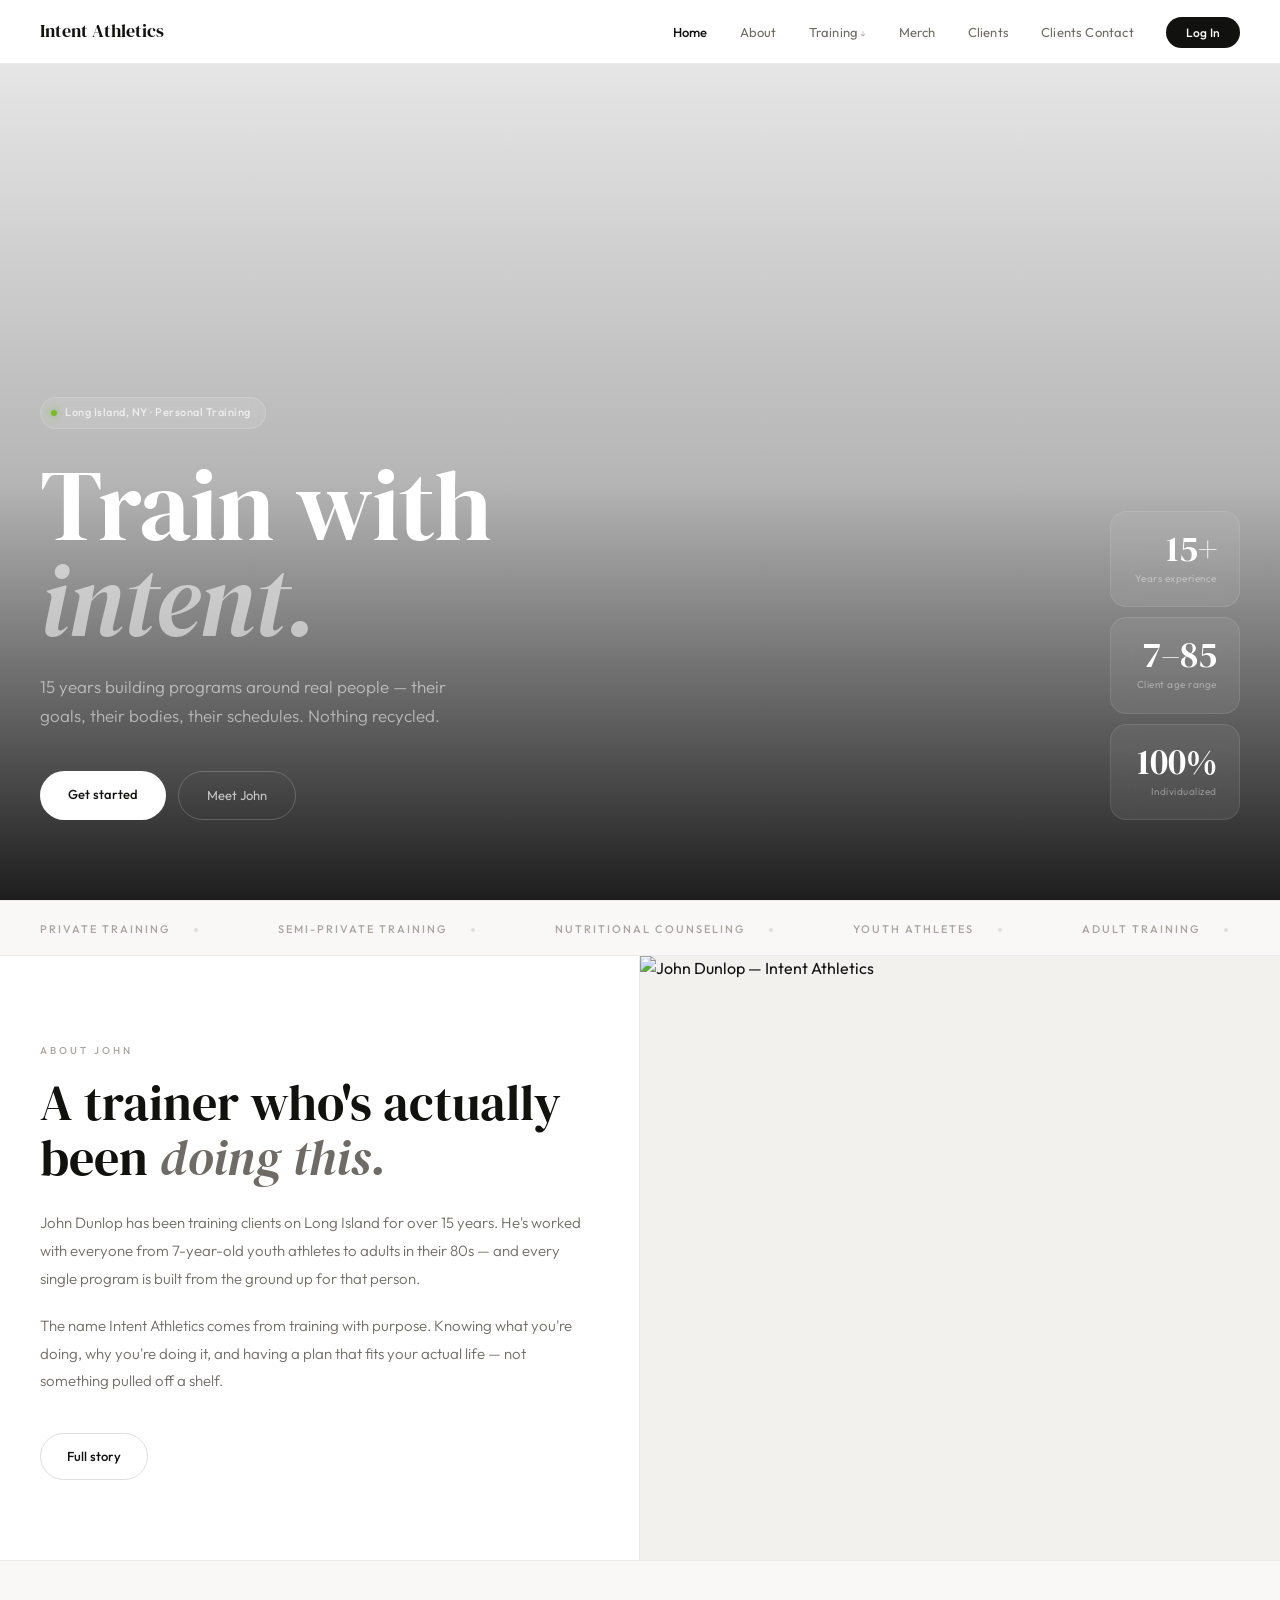
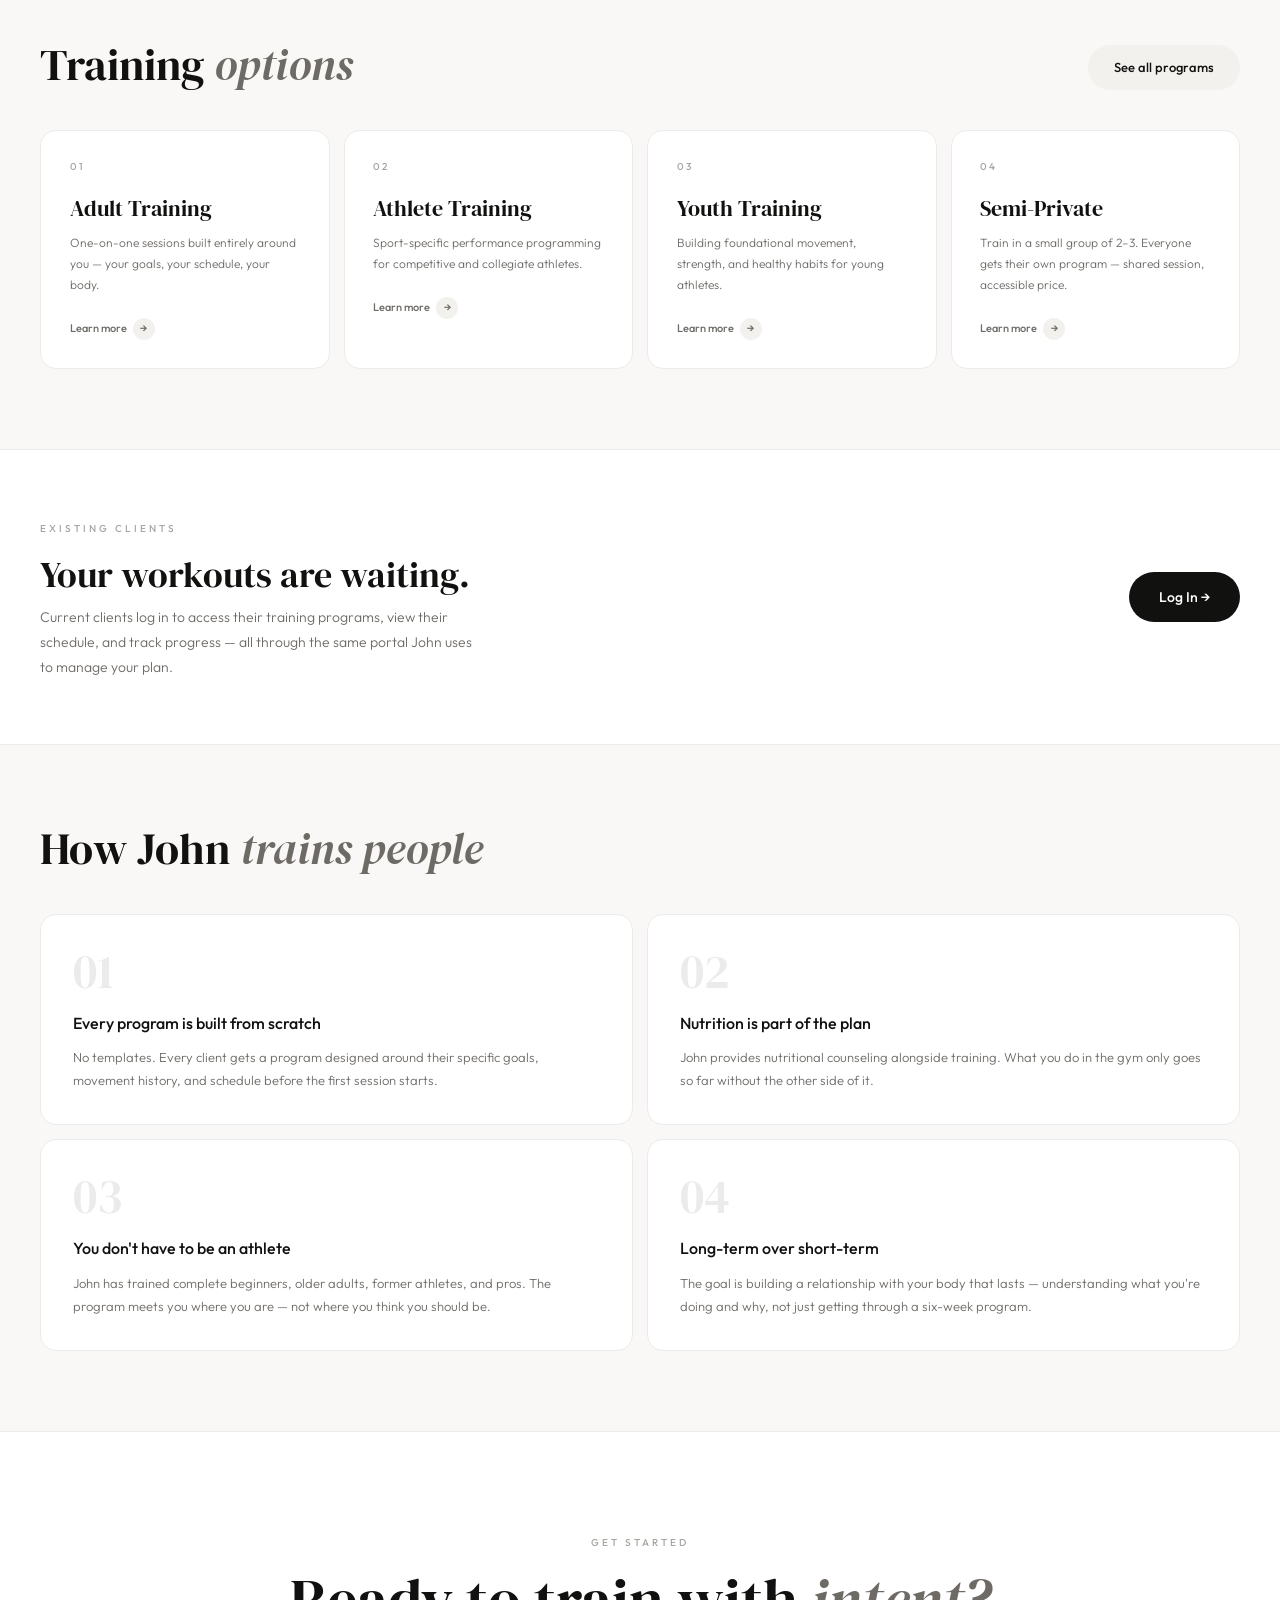
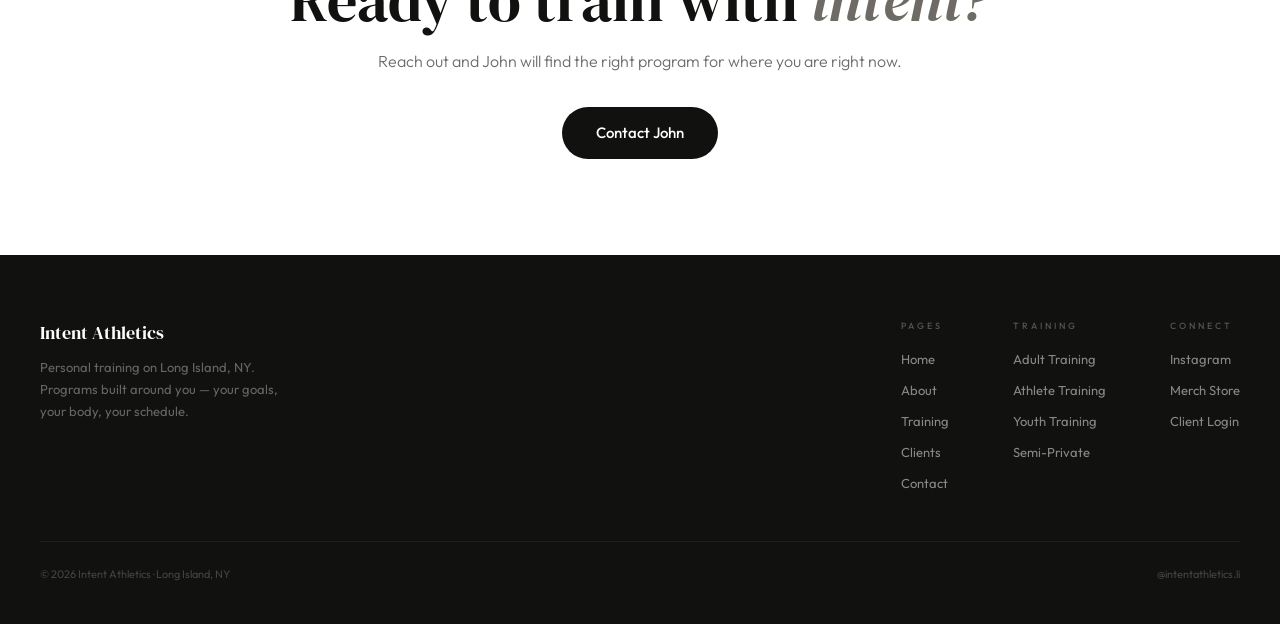
==== index.html @ ec88f6e9 "changed file locations" ====
<!DOCTYPE html>
<html lang="en">
<head>
  <meta charset="UTF-8">
  <meta name="viewport" content="width=device-width, initial-scale=1.0">
  <title>Intent Athletics — Personal Training on Long Island, NY</title>
  <meta name="description" content="Personal training on Long Island, NY. 15+ years of experience. Programs built around you — your goals, your body, your schedule.">
  <meta property="og:title" content="Intent Athletics — Personal Training on Long Island, NY">
  <meta property="og:description" content="15+ years of personal training on Long Island. Every program built around you.">
  <meta property="og:image" content="https://www.intentathletics.com/wp-content/uploads/2026/05/intentimage2-1568x982.jpg">
  <meta property="og:type" content="website">
  <meta name="twitter:card" content="summary_large_image">
  <link rel="icon" href="https://www.intentathletics.com/wp-content/uploads/2026/05/Intent_Athletics_Logo_FINAL_WHITE.png">
  <link rel="stylesheet" href="css/style.css">
  <style>
    /* HERO */
    .hero {
      position: relative;
      min-height: calc(100vh - 64px);
      display: flex;
      align-items: flex-end;
      overflow: hidden;
    }

    .hero-bg {
      position: absolute;
      inset: 0;
      background-image: url('https://www.intentathletics.com/wp-content/uploads/2026/05/intentimage2-1568x982.jpg');
      background-size: cover;
      background-position: center 30%;
      filter: brightness(0.45);
      transform: scale(1.02);
      transition: transform 8s ease;
    }

    .hero:hover .hero-bg { transform: scale(1.0); }

    .hero-overlay {
      position: absolute;
      inset: 0;
      background: linear-gradient(to top, rgba(10,10,10,0.92) 0%, rgba(10,10,10,0.3) 50%, rgba(10,10,10,0.1) 100%);
    }

    .hero-content {
      position: relative;
      padding: 4rem 2.5rem 5rem;
      max-width: 860px;
      z-index: 1;
    }

    .hero-eyebrow {
      display: inline-flex;
      align-items: center;
      gap: 8px;
      background: rgba(255,255,255,0.1);
      border: 1px solid rgba(255,255,255,0.15);
      backdrop-filter: blur(8px);
      border-radius: var(--radius-pill);
      padding: 6px 14px 6px 10px;
      font-size: 11px;
      font-weight: 500;
      color: rgba(255,255,255,0.7);
      margin-bottom: 1.8rem;
      letter-spacing: 0.5px;
    }

    .hero-dot {
      width: 6px; height: 6px; border-radius: 50%;
      background: #7aba2a; flex-shrink: 0;
      box-shadow: 0 0 8px #7aba2a;
    }

    .hero h1 {
      font-family: var(--font-display);
      font-size: clamp(54px, 8vw, 100px);
      font-weight: 400;
      line-height: 0.95;
      color: #fff;
      margin-bottom: 1.5rem;
      letter-spacing: -1px;
    }

    .hero h1 em { font-style: italic; color: rgba(255,255,255,0.55); }

    .hero-sub {
      font-size: 17px;
      color: rgba(255,255,255,0.55);
      line-height: 1.75;
      max-width: 440px;
      margin-bottom: 2.5rem;
      font-weight: 300;
    }

    .hero-actions { display: flex; gap: 12px; flex-wrap: wrap; }

    .btn-hero-primary {
      background: #fff;
      color: var(--ink);
      font-family: var(--font-body);
      font-size: 13px;
      font-weight: 500;
      padding: 13px 28px;
      border-radius: var(--radius-pill);
      text-decoration: none;
      transition: background 0.2s;
    }
    .btn-hero-primary:hover { background: var(--off); }

    .btn-hero-outline {
      background: transparent;
      color: rgba(255,255,255,0.7);
      font-family: var(--font-body);
      font-size: 13px;
      font-weight: 400;
      padding: 13px 28px;
      border-radius: var(--radius-pill);
      border: 1px solid rgba(255,255,255,0.2);
      text-decoration: none;
      transition: all 0.2s;
    }
    .btn-hero-outline:hover { border-color: rgba(255,255,255,0.4); color: #fff; }

    .hero-stats {
      position: absolute;
      right: 2.5rem;
      bottom: 5rem;
      display: flex;
      flex-direction: column;
      gap: 10px;
    }

    .hero-stat {
      background: rgba(255,255,255,0.07);
      border: 1px solid rgba(255,255,255,0.1);
      backdrop-filter: blur(12px);
      border-radius: var(--radius-card);
      padding: 1.2rem 1.4rem;
      text-align: right;
      min-width: 130px;
    }

    .hero-stat-n {
      font-family: var(--font-display);
      font-size: 36px;
      color: #fff;
      line-height: 1;
      display: block;
    }

    .hero-stat-l {
      font-size: 10px;
      color: rgba(255,255,255,0.4);
      margin-top: 4px;
      display: block;
      letter-spacing: 0.5px;
    }

    /* MARQUEE */
    .strip {
      border-top: 1px solid var(--border);
      border-bottom: 1px solid var(--border);
      background: var(--off);
      overflow: hidden;
      white-space: nowrap;
      padding: 0.9rem 0;
    }
    .strip-inner {
      display: inline-flex;
      animation: marquee 28s linear infinite;
    }
    .strip-item {
      display: inline-flex;
      align-items: center;
      gap: 1.5rem;
      padding: 0 2.5rem;
      font-size: 11px;
      color: var(--ink-4);
      letter-spacing: 2px;
      text-transform: uppercase;
      font-weight: 500;
    }
    .strip-dot { width: 4px; height: 4px; border-radius: 50%; background: var(--border-mid); flex-shrink: 0; }
    @keyframes marquee { 0% { transform: translateX(0); } 100% { transform: translateX(-50%); } }

    /* ABOUT SECTION */
    .about-section {
      display: grid;
      grid-template-columns: 1fr 1fr;
      border-bottom: 1px solid var(--border);
    }

    .about-text-side {
      padding: 5rem 3rem 5rem 2.5rem;
      border-right: 1px solid var(--border);
    }

    .about-text-side h2 {
      font-family: var(--font-display);
      font-size: clamp(32px, 4vw, 50px);
      font-weight: 400;
      line-height: 1.1;
      color: var(--ink);
      margin-bottom: 1.5rem;
    }
    .about-text-side h2 em { font-style: italic; color: var(--ink-3); }

    .about-text-side p {
      font-size: 15px; color: var(--ink-3);
      line-height: 1.85; margin-bottom: 1.2rem; font-weight: 300;
    }

    .about-photo-side {
      position: relative;
      overflow: hidden;
      min-height: 500px;
      background: var(--surface);
    }

    .about-photo-side img {
      width: 100%;
      height: 100%;
      object-fit: cover;
      object-position: center top;
      display: block;
    }

    /* TRAINING CARDS */
    .training-section {
      padding: 5rem 2.5rem;
      background: var(--off);
      border-bottom: 1px solid var(--border);
    }

    .training-header {
      display: flex;
      justify-content: space-between;
      align-items: flex-end;
      margin-bottom: 2.5rem;
      flex-wrap: wrap;
      gap: 1rem;
    }

    .training-header h2 {
      font-family: var(--font-display);
      font-size: clamp(28px, 4vw, 44px);
      font-weight: 400;
      color: var(--ink);
      line-height: 1.1;
    }
    .training-header h2 em { font-style: italic; color: var(--ink-3); }

    .training-grid {
      display: grid;
      grid-template-columns: repeat(4, 1fr);
      gap: 14px;
    }

    .training-card {
      background: var(--white);
      border: 1px solid var(--border);
      border-radius: var(--radius-card);
      padding: 1.8rem;
      text-decoration: none;
      display: block;
      transition: border-color 0.2s, transform 0.2s, box-shadow 0.2s;
    }

    .training-card:hover {
      border-color: var(--border-mid);
      transform: translateY(-3px);
      box-shadow: 0 8px 24px rgba(0,0,0,0.06);
    }

    .training-card-num {
      font-size: 10px;
      font-weight: 500;
      color: var(--ink-4);
      letter-spacing: 2px;
      margin-bottom: 1.2rem;
    }

    .training-card h3 {
      font-family: var(--font-display);
      font-size: 22px;
      font-weight: 400;
      color: var(--ink);
      margin-bottom: 0.7rem;
      line-height: 1.2;
    }

    .training-card p {
      font-size: 12px;
      color: var(--ink-3);
      line-height: 1.75;
      font-weight: 300;
    }

    .training-card-arrow {
      display: inline-flex;
      align-items: center;
      gap: 6px;
      margin-top: 1.4rem;
      font-size: 11px;
      font-weight: 500;
      color: var(--ink-3);
    }

    .arrow-circle {
      width: 22px; height: 22px; border-radius: 50%;
      background: var(--surface);
      display: inline-flex; align-items: center; justify-content: center;
      font-size: 11px;
      transition: background 0.2s;
    }
    .training-card:hover .arrow-circle { background: var(--border-mid); }

    /* PORTAL STRIP */
    .portal-strip {
      padding: 4rem 2.5rem;
      display: flex;
      align-items: center;
      justify-content: space-between;
      gap: 3rem;
      border-bottom: 1px solid var(--border);
      flex-wrap: wrap;
    }

    .portal-strip h2 {
      font-family: var(--font-display);
      font-size: clamp(24px, 3vw, 36px);
      font-weight: 400;
      color: var(--ink);
      margin-bottom: 0.5rem;
      line-height: 1.2;
    }
    .portal-strip p {
      font-size: 14px; color: var(--ink-3);
      max-width: 440px; line-height: 1.8; font-weight: 300;
    }

    /* APPROACH */
    .approach-section {
      padding: 5rem 2.5rem;
      background: var(--off);
      border-bottom: 1px solid var(--border);
    }

    .approach-section h2 {
      font-family: var(--font-display);
      font-size: clamp(28px, 4vw, 44px);
      font-weight: 400;
      color: var(--ink);
      margin-bottom: 2.5rem;
      line-height: 1.1;
    }
    .approach-section h2 em { font-style: italic; color: var(--ink-3); }

    .approach-grid {
      display: grid;
      grid-template-columns: repeat(2, 1fr);
      gap: 14px;
    }

    .approach-card {
      background: var(--white);
      border: 1px solid var(--border);
      border-radius: var(--radius-card);
      padding: 2rem;
    }

    .approach-num {
      font-family: var(--font-display);
      font-size: 48px;
      color: var(--border);
      line-height: 1;
      margin-bottom: 1rem;
    }

    .approach-card h3 {
      font-size: 16px; font-weight: 500;
      color: var(--ink); margin-bottom: 0.6rem;
    }

    .approach-card p {
      font-size: 13px; color: var(--ink-3);
      line-height: 1.8; font-weight: 300;
    }

    /* CTA */
    .cta-section {
      padding: 6rem 2.5rem;
      text-align: center;
    }

    .cta-section h2 {
      font-family: var(--font-display);
      font-size: clamp(34px, 5vw, 60px);
      font-weight: 400;
      color: var(--ink);
      line-height: 1.1;
      margin-bottom: 1rem;
    }
    .cta-section h2 em { font-style: italic; color: var(--ink-3); }
    .cta-section p {
      font-size: 16px; color: var(--ink-3);
      margin-bottom: 2rem; font-weight: 300;
    }

    @media (max-width: 1024px) {
      .training-grid { grid-template-columns: repeat(2, 1fr); }
      .hero-stats { display: none; }
    }

    @media (max-width: 768px) {
      .hero { min-height: 90vh; }
      .hero-content { padding: 2.5rem 1.25rem 4rem; }
      .about-section { grid-template-columns: 1fr; }
      .about-photo-side { min-height: 300px; order: -1; }
      .about-text-side { padding: 3rem 1.25rem; border-right: none; }
      .training-section, .approach-section { padding: 3.5rem 1.25rem; }
      .training-grid { grid-template-columns: 1fr; }
      .approach-grid { grid-template-columns: 1fr; }
      .portal-strip { padding: 3rem 1.25rem; flex-direction: column; align-items: flex-start; }
      .cta-section { padding: 4rem 1.25rem; }
    }
  </style>
</head>
<body>

<div id="nav-placeholder"></div>

<main>
  <section class="hero">
    <div class="hero-bg"></div>
    <div class="hero-overlay"></div>
    <div class="hero-content">
      <div class="hero-eyebrow">
        <span class="hero-dot"></span>
        Long Island, NY · Personal Training
      </div>
      <h1>Train with<br><em>intent.</em></h1>
      <p class="hero-sub">15 years building programs around real people — their goals, their bodies, their schedules. Nothing recycled.</p>
      <div class="hero-actions">
        <a href="contact.html" class="btn-hero-primary">Get started</a>
        <a href="about.html" class="btn-hero-outline">Meet John</a>
      </div>
    </div>
    <div class="hero-stats">
      <div class="hero-stat">
        <span class="hero-stat-n">15+</span>
        <span class="hero-stat-l">Years experience</span>
      </div>
      <div class="hero-stat">
        <span class="hero-stat-n">7–85</span>
        <span class="hero-stat-l">Client age range</span>
      </div>
      <div class="hero-stat">
        <span class="hero-stat-n">100%</span>
        <span class="hero-stat-l">Individualized</span>
      </div>
    </div>
  </section>

  <div class="strip">
    <div class="strip-inner">
      <span class="strip-item">Private Training <span class="strip-dot"></span></span>
      <span class="strip-item">Semi-Private Training <span class="strip-dot"></span></span>
      <span class="strip-item">Nutritional Counseling <span class="strip-dot"></span></span>
      <span class="strip-item">Youth Athletes <span class="strip-dot"></span></span>
      <span class="strip-item">Adult Training <span class="strip-dot"></span></span>
      <span class="strip-item">Long Island, NY <span class="strip-dot"></span></span>
      <span class="strip-item">15+ Years <span class="strip-dot"></span></span>
      <span class="strip-item">Athlete Training <span class="strip-dot"></span></span>
      <span class="strip-item">Private Training <span class="strip-dot"></span></span>
      <span class="strip-item">Semi-Private Training <span class="strip-dot"></span></span>
      <span class="strip-item">Nutritional Counseling <span class="strip-dot"></span></span>
      <span class="strip-item">Youth Athletes <span class="strip-dot"></span></span>
      <span class="strip-item">Adult Training <span class="strip-dot"></span></span>
      <span class="strip-item">Long Island, NY <span class="strip-dot"></span></span>
      <span class="strip-item">15+ Years <span class="strip-dot"></span></span>
      <span class="strip-item">Athlete Training <span class="strip-dot"></span></span>
    </div>
  </div>

  <section class="about-section">
    <div class="about-text-side">
      <span class="eyebrow">About John</span>
      <h2>A trainer who's actually been <em>doing this.</em></h2>
      <p>John Dunlop has been training clients on Long Island for over 15 years. He's worked with everyone from 7-year-old youth athletes to adults in their 80s — and every single program is built from the ground up for that person.</p>
      <p>The name Intent Athletics comes from training with purpose. Knowing what you're doing, why you're doing it, and having a plan that fits your actual life — not something pulled off a shelf.</p>
      <a href="about.html" class="btn btn-outline" style="margin-top:1.2rem;">Full story</a>
    </div>
    <div class="about-photo-side">
      <img
        src="https://www.intentathletics.com/wp-content/uploads/2026/05/intentimage3-863x1024.jpg"
        alt="John Dunlop — Intent Athletics"
        loading="lazy"
      >
    </div>
  </section>

  <section class="training-section">
    <div class="training-header">
      <h2>Training <em>options</em></h2>
      <a href="training.html" class="btn btn-ghost">See all programs</a>
    </div>
    <div class="training-grid">
      <a href="training/adult-training.html" class="training-card">
        <div class="training-card-num">01</div>
        <h3>Adult Training</h3>
        <p>One-on-one sessions built entirely around you — your goals, your schedule, your body.</p>
        <span class="training-card-arrow">Learn more <span class="arrow-circle">→</span></span>
      </a>
      <a href="training/athlete-training.html" class="training-card">
        <div class="training-card-num">02</div>
        <h3>Athlete Training</h3>
        <p>Sport-specific performance programming for competitive and collegiate athletes.</p>
        <span class="training-card-arrow">Learn more <span class="arrow-circle">→</span></span>
      </a>
      <a href="training/youth-training.html" class="training-card">
        <div class="training-card-num">03</div>
        <h3>Youth Training</h3>
        <p>Building foundational movement, strength, and healthy habits for young athletes.</p>
        <span class="training-card-arrow">Learn more <span class="arrow-circle">→</span></span>
      </a>
      <a href="training/semi-private.html" class="training-card">
        <div class="training-card-num">04</div>
        <h3>Semi-Private</h3>
        <p>Train in a small group of 2–3. Everyone gets their own program — shared session, accessible price.</p>
        <span class="training-card-arrow">Learn more <span class="arrow-circle">→</span></span>
      </a>
    </div>
  </section>

  <div class="portal-strip">
    <div>
      <span class="eyebrow">Existing clients</span>
      <h2>Your workouts are waiting.</h2>
      <p>Current clients log in to access their training programs, view their schedule, and track progress — all through the same portal John uses to manage your plan.</p>
    </div>
    <a href="https://train.woke-af.com/users/sign_up.html" target="_blank" class="btn btn-primary" style="white-space:nowrap;font-size:14px;padding:14px 30px;">Log In →</a>
  </div>

  <section class="approach-section">
    <h2>How John <em>trains people</em></h2>
    <div class="approach-grid">
      <div class="approach-card">
        <div class="approach-num">01</div>
        <h3>Every program is built from scratch</h3>
        <p>No templates. Every client gets a program designed around their specific goals, movement history, and schedule before the first session starts.</p>
      </div>
      <div class="approach-card">
        <div class="approach-num">02</div>
        <h3>Nutrition is part of the plan</h3>
        <p>John provides nutritional counseling alongside training. What you do in the gym only goes so far without the other side of it.</p>
      </div>
      <div class="approach-card">
        <div class="approach-num">03</div>
        <h3>You don't have to be an athlete</h3>
        <p>John has trained complete beginners, older adults, former athletes, and pros. The program meets you where you are — not where you think you should be.</p>
      </div>
      <div class="approach-card">
        <div class="approach-num">04</div>
        <h3>Long-term over short-term</h3>
        <p>The goal is building a relationship with your body that lasts — understanding what you're doing and why, not just getting through a six-week program.</p>
      </div>
    </div>
  </section>

  <section class="cta-section">
    <span class="eyebrow">Get started</span>
    <h2>Ready to train with <em>intent?</em></h2>
    <p>Reach out and John will find the right program for where you are right now.</p>
    <a href="contact.html" class="btn btn-primary" style="font-size:15px;padding:14px 34px;">Contact John</a>
  </section>
</main>

<div id="footer-placeholder"></div>
<script src="js/components.js"></script>
</body>
</html>
---- css/style.css ----
@import url('https://fonts.googleapis.com/css2?family=DM+Serif+Display:ital@0;1&family=Outfit:wght@300;400;500;600&display=swap');

:root {
  --white: #ffffff;
  --off: #f9f8f6;
  --surface: #f3f1ee;
  --border: #ebebeb;
  --border-mid: #e0deda;
  --ink: #111110;
  --ink-2: #3a3835;
  --ink-3: #6e6b67;
  --ink-4: #a8a5a1;
  --green: #4a7a14;
  --green-bg: #f0f6e8;
  --radius-pill: 99px;
  --radius-card: 16px;
  --radius-sm: 10px;
  --font-display: 'DM Serif Display', Georgia, serif;
  --font-body: 'Outfit', system-ui, sans-serif;
}

*, *::before, *::after { box-sizing: border-box; margin: 0; padding: 0; }
html { scroll-behavior: smooth; }

body {
  background: var(--white);
  color: var(--ink);
  font-family: var(--font-body);
  font-weight: 400;
  line-height: 1.6;
  -webkit-font-smoothing: antialiased;
}

/* ── NAV ── */
.nav {
  position: sticky;
  top: 0;
  z-index: 100;
  background: rgba(255,255,255,0.94);
  backdrop-filter: blur(14px);
  -webkit-backdrop-filter: blur(14px);
  border-bottom: 1px solid var(--border);
  display: flex;
  align-items: center;
  justify-content: space-between;
  padding: 0 2.5rem;
  height: 64px;
}

.nav-logo { text-decoration: none; display: flex; align-items: center; }
.nav-logo img { height: 36px; width: auto; filter: invert(1); }

.nav-links {
  display: flex;
  align-items: center;
  gap: 2rem;
  list-style: none;
}

.nav-links a {
  color: var(--ink-3);
  font-size: 13px;
  font-weight: 400;
  text-decoration: none;
  transition: color 0.2s;
  letter-spacing: 0.2px;
}

.nav-links a:hover { color: var(--ink); }
.nav-links a.active { color: var(--ink); font-weight: 500; }

.nav-dropdown { position: relative; }

.nav-dropdown-menu {
  display: none;
  position: absolute;
  top: calc(100% + 10px);
  left: 50%;
  transform: translateX(-50%);
  background: var(--white);
  border: 1px solid var(--border);
  border-radius: var(--radius-sm);
  min-width: 200px;
  box-shadow: 0 8px 32px rgba(0,0,0,0.08);
  overflow: hidden;
  z-index: 200;
}

.nav-dropdown:hover .nav-dropdown-menu { display: block; }

.nav-dropdown-menu a {
  display: block;
  padding: 10px 16px;
  font-size: 12px;
  color: var(--ink-3);
  border-bottom: 1px solid var(--border);
}

.nav-dropdown-menu a:last-child { border-bottom: none; }
.nav-dropdown-menu a:hover { background: var(--off); color: var(--ink); }

.nav-dropdown > a::after {
  content: ' ↓';
  font-size: 9px;
  opacity: 0.5;
}

.nav-cta {
  background: var(--ink) !important;
  color: var(--white) !important;
  padding: 8px 20px !important;
  border-radius: var(--radius-pill) !important;
  font-size: 12px !important;
  font-weight: 500 !important;
  transition: background 0.2s !important;
}
.nav-cta:hover { background: var(--ink-2) !important; }

.nav-hamburger {
  display: none;
  flex-direction: column;
  gap: 5px;
  cursor: pointer;
  background: none;
  border: none;
  padding: 4px;
}
.nav-hamburger span {
  display: block; width: 22px; height: 1.5px;
  background: var(--ink); border-radius: 2px; transition: all 0.3s;
}

/* ── BUTTONS ── */
.btn {
  display: inline-block;
  font-family: var(--font-body);
  font-size: 13px;
  font-weight: 500;
  text-decoration: none;
  padding: 12px 26px;
  border-radius: var(--radius-pill);
  border: none;
  cursor: pointer;
  transition: all 0.2s;
}
.btn-primary { background: var(--ink); color: var(--white); }
.btn-primary:hover { background: var(--ink-2); }
.btn-outline { background: transparent; color: var(--ink); border: 1.5px solid var(--border-mid); }
.btn-outline:hover { border-color: var(--ink-3); }
.btn-ghost { background: var(--surface); color: var(--ink); }
.btn-ghost:hover { background: var(--border); }

/* ── UTILITIES ── */
.eyebrow {
  display: inline-block;
  font-size: 10px;
  font-weight: 500;
  letter-spacing: 3px;
  text-transform: uppercase;
  color: var(--ink-4);
  margin-bottom: 1rem;
}

.divider { border: none; border-top: 1px solid var(--border); }

/* ── PAGE HEADER ── */
.page-header {
  padding: 5rem 2.5rem 4rem;
  background: var(--off);
  border-bottom: 1px solid var(--border);
}
.page-header h1 {
  font-family: var(--font-display);
  font-size: clamp(40px, 6vw, 64px);
  font-weight: 400;
  line-height: 1.05;
  color: var(--ink);
  margin-bottom: 1rem;
}
.page-header h1 em { font-style: italic; color: var(--ink-3); }
.page-header p {
  font-size: 16px; color: var(--ink-3);
  max-width: 480px; line-height: 1.8; font-weight: 300;
}

/* ── FOOTER ── */
.footer {
  background: var(--ink);
  padding: 4rem 2.5rem 2.5rem;
}
.footer-top {
  display: flex;
  justify-content: space-between;
  align-items: flex-start;
  margin-bottom: 3rem;
  gap: 2rem;
  flex-wrap: wrap;
}
.footer-logo img { height: 32px; width: auto; opacity: 0.9; margin-bottom: 1rem; }
.footer-desc {
  font-size: 13px; color: #666; line-height: 1.7; max-width: 260px; margin-top: 0.5rem;
}
.footer-cols { display: flex; gap: 4rem; flex-wrap: wrap; }
.footer-col-label {
  font-size: 9px; font-weight: 500; letter-spacing: 3px;
  text-transform: uppercase; color: #555; margin-bottom: 1rem;
}
.footer-col-links { display: flex; flex-direction: column; gap: 10px; }
.footer-col-links a {
  font-size: 13px; color: #888; text-decoration: none; transition: color 0.2s;
}
.footer-col-links a:hover { color: var(--white); }
.footer-bottom {
  border-top: 1px solid #1e1e1c;
  padding-top: 1.5rem;
  display: flex;
  justify-content: space-between;
  align-items: center;
  font-size: 11px; color: #444; flex-wrap: wrap; gap: 1rem;
}
.footer-bottom a { color: #444; text-decoration: none; }
.footer-bottom a:hover { color: #888; }

/* ── MOBILE ── */
@media (max-width: 768px) {
  .nav { padding: 0 1.25rem; }
  .nav-hamburger { display: flex; }
  .nav-links {
    display: none; position: absolute; top: 64px; left: 0; right: 0;
    background: var(--white); border-bottom: 1px solid var(--border);
    flex-direction: column; gap: 0; padding: 0.5rem 0 1rem;
  }
  .nav-links.open { display: flex; }
  .nav-links li { width: 100%; }
  .nav-links a { display: block; padding: 0.75rem 1.5rem; font-size: 14px; }
  .nav-dropdown-menu { position: static; transform: none; box-shadow: none; border: none; border-radius: 0; background: var(--off); display: block; }
  .nav-dropdown-menu a { padding-left: 2.5rem; font-size: 12px; }
  .nav-cta { margin: 0.5rem 1.25rem !important; display: block; text-align: center; border-radius: var(--radius-pill) !important; }
  .page-header { padding: 3rem 1.25rem 2.5rem; }
  .footer { padding: 2.5rem 1.25rem 2rem; }
  .footer-top { flex-direction: column; }
  .footer-cols { gap: 2rem; }
}
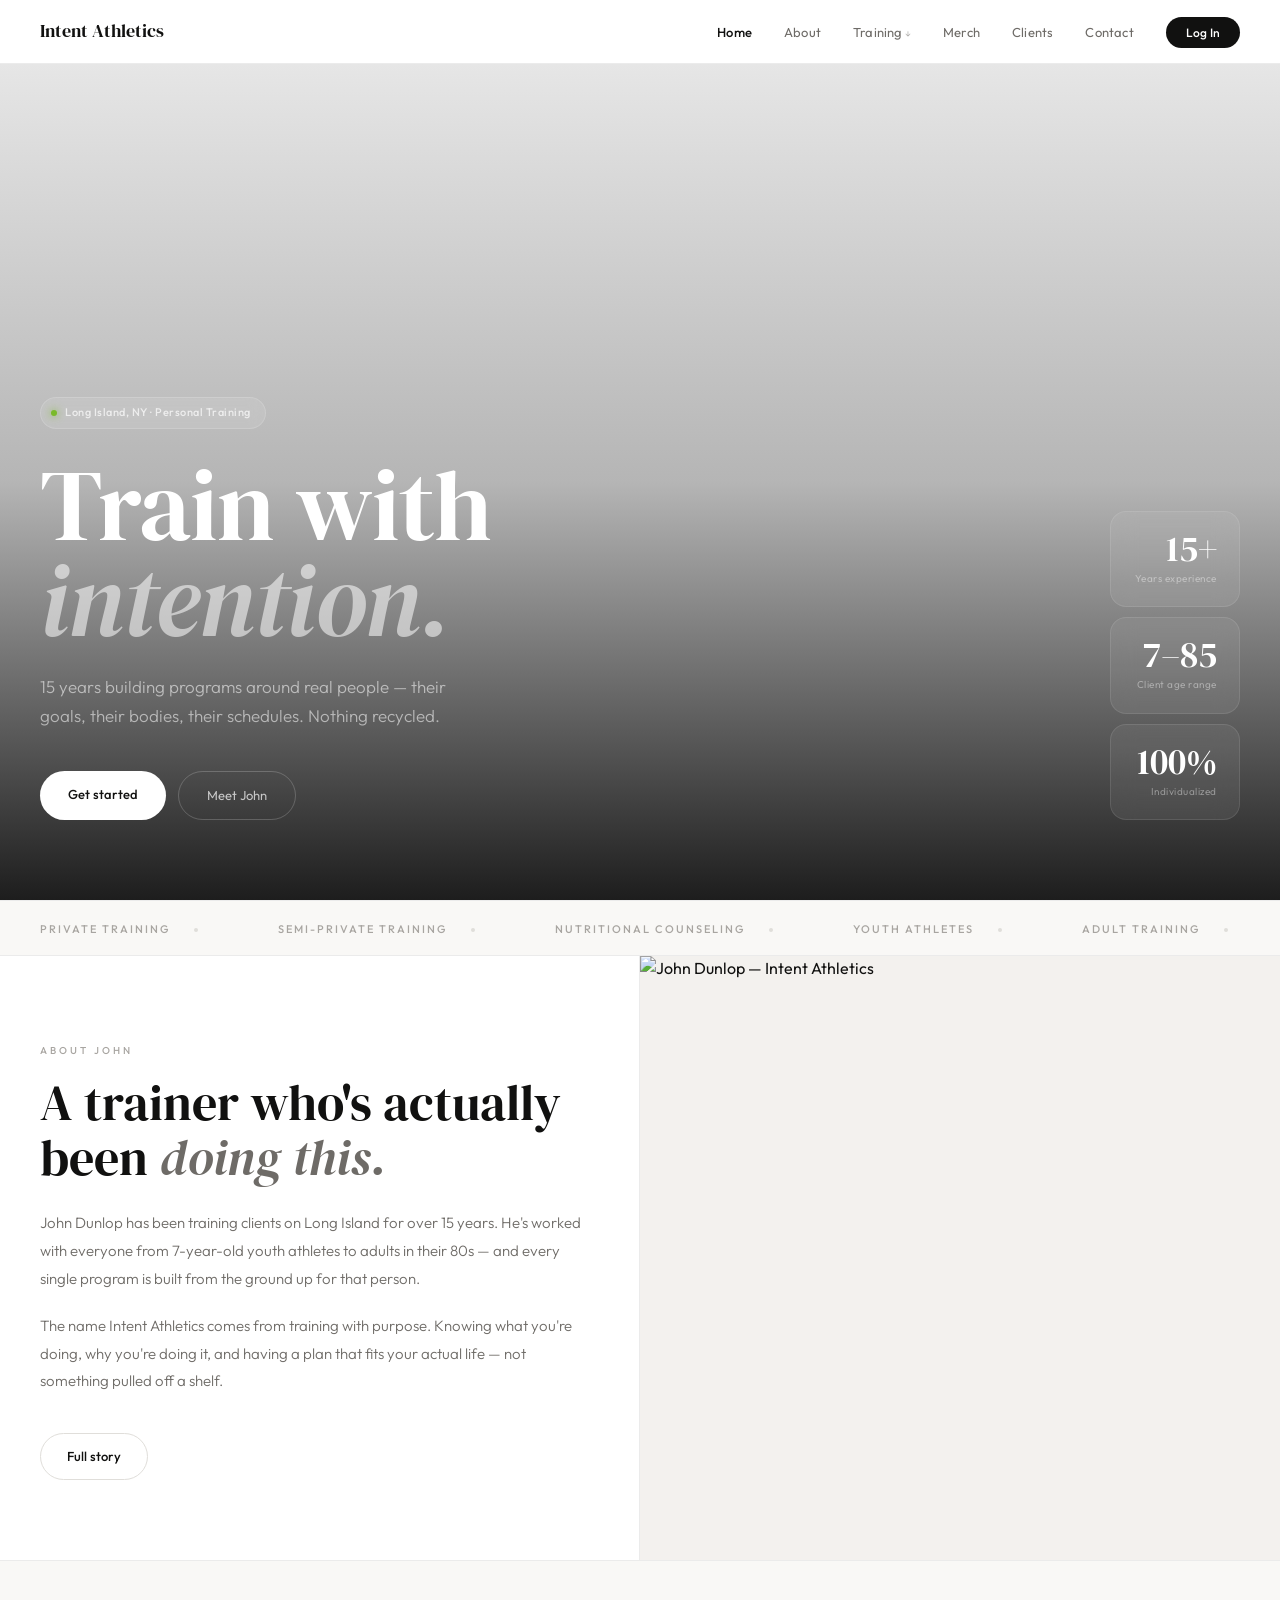
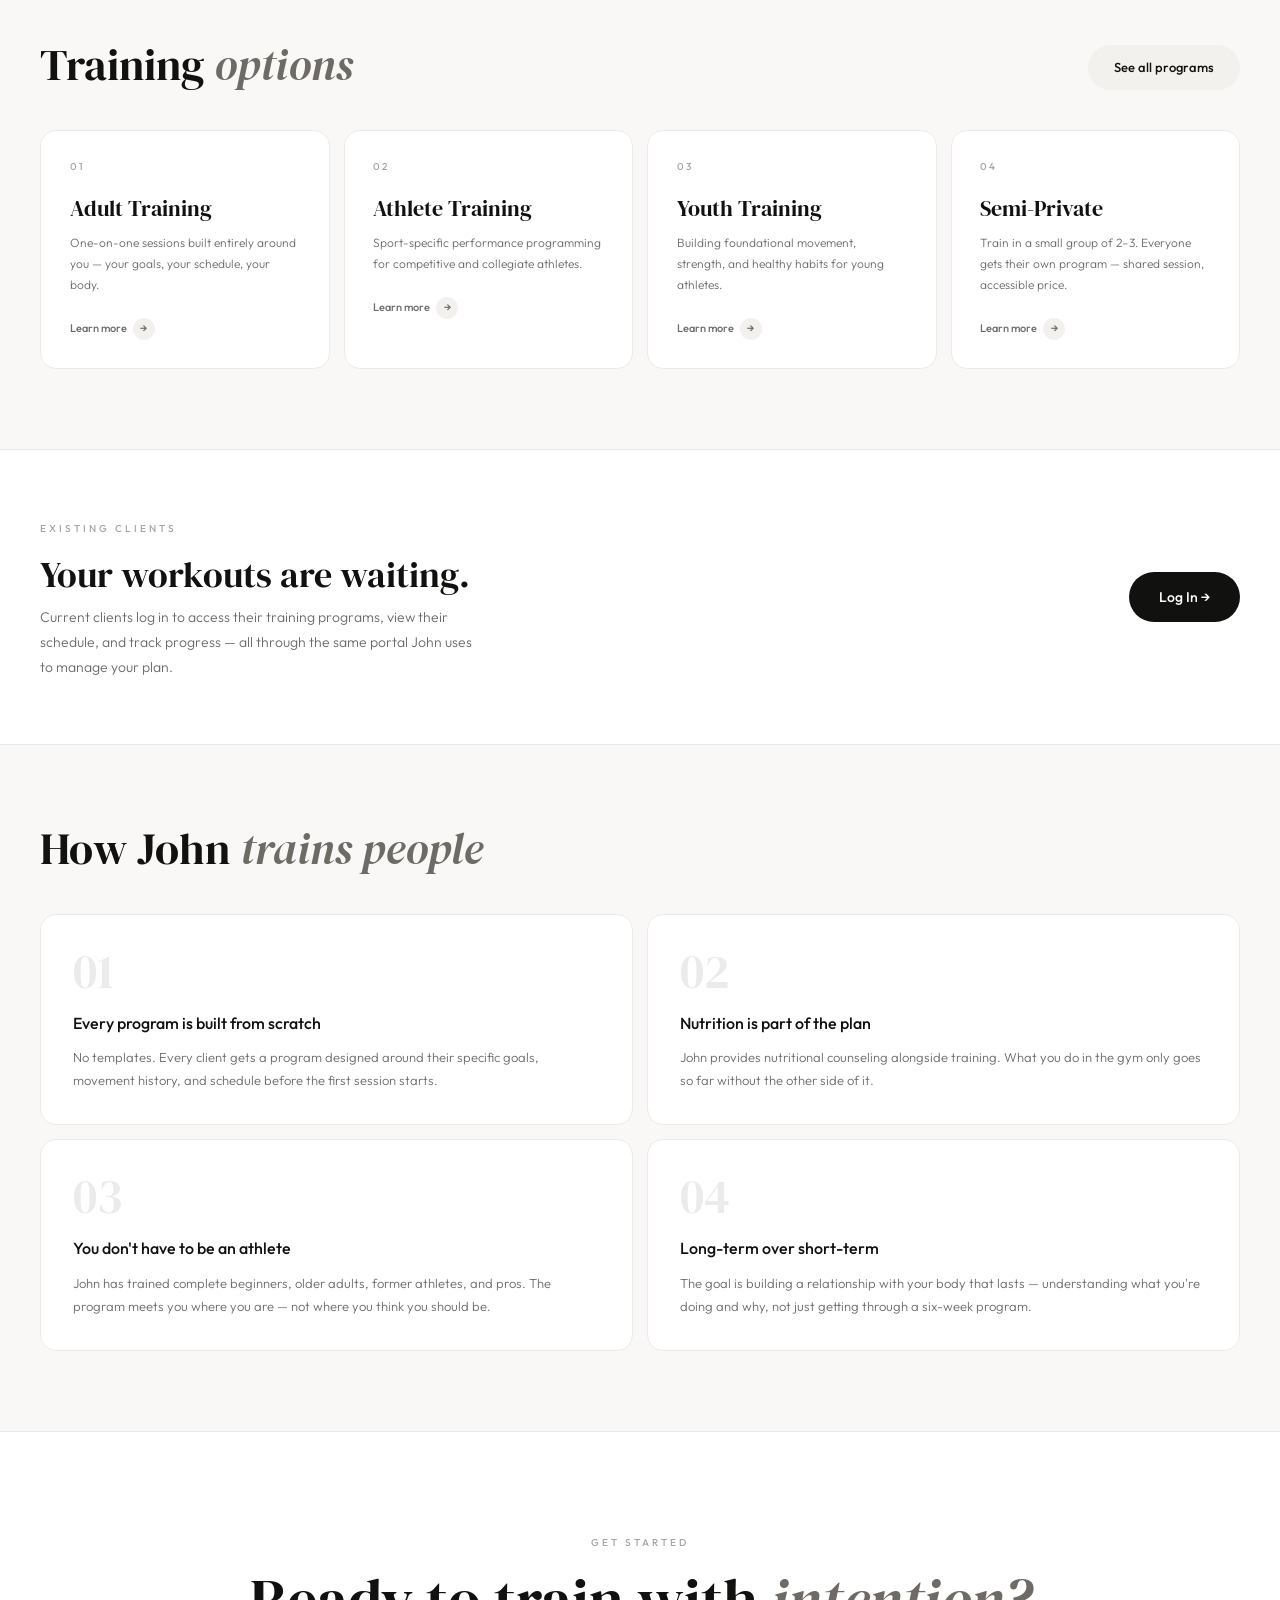
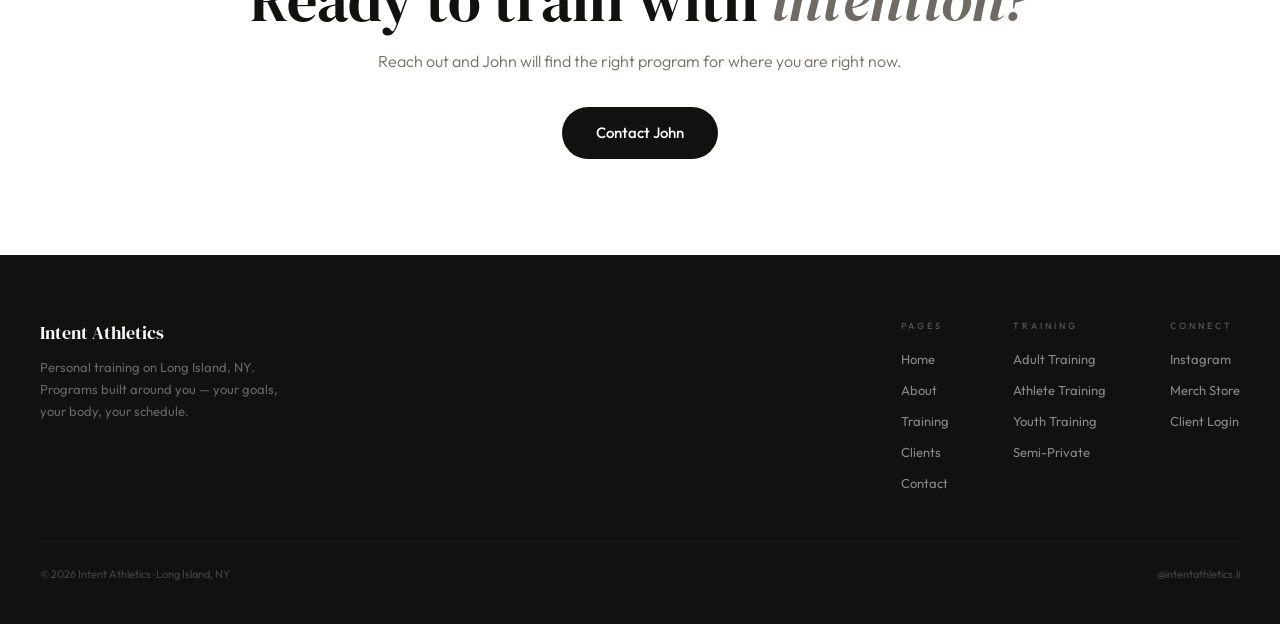
==== commit 9ceebe22: "changed double client in bar" ====
--- a/index.html
+++ b/index.html
@@ -438,7 +438,7 @@
         <span class="hero-dot"></span>
         Long Island, NY · Personal Training
       </div>
-      <h1>Train with<br><em>intent.</em></h1>
+      <h1>Train with<br><em>intention.</em></h1>
       <p class="hero-sub">15 years building programs around real people — their goals, their bodies, their schedules. Nothing recycled.</p>
       <div class="hero-actions">
         <a href="contact.html" class="btn-hero-primary">Get started</a>
@@ -569,7 +569,7 @@
 
   <section class="cta-section">
     <span class="eyebrow">Get started</span>
-    <h2>Ready to train with <em>intent?</em></h2>
+    <h2>Ready to train with <em>intention?</em></h2>
     <p>Reach out and John will find the right program for where you are right now.</p>
     <a href="contact.html" class="btn btn-primary" style="font-size:15px;padding:14px 34px;">Contact John</a>
   </section>
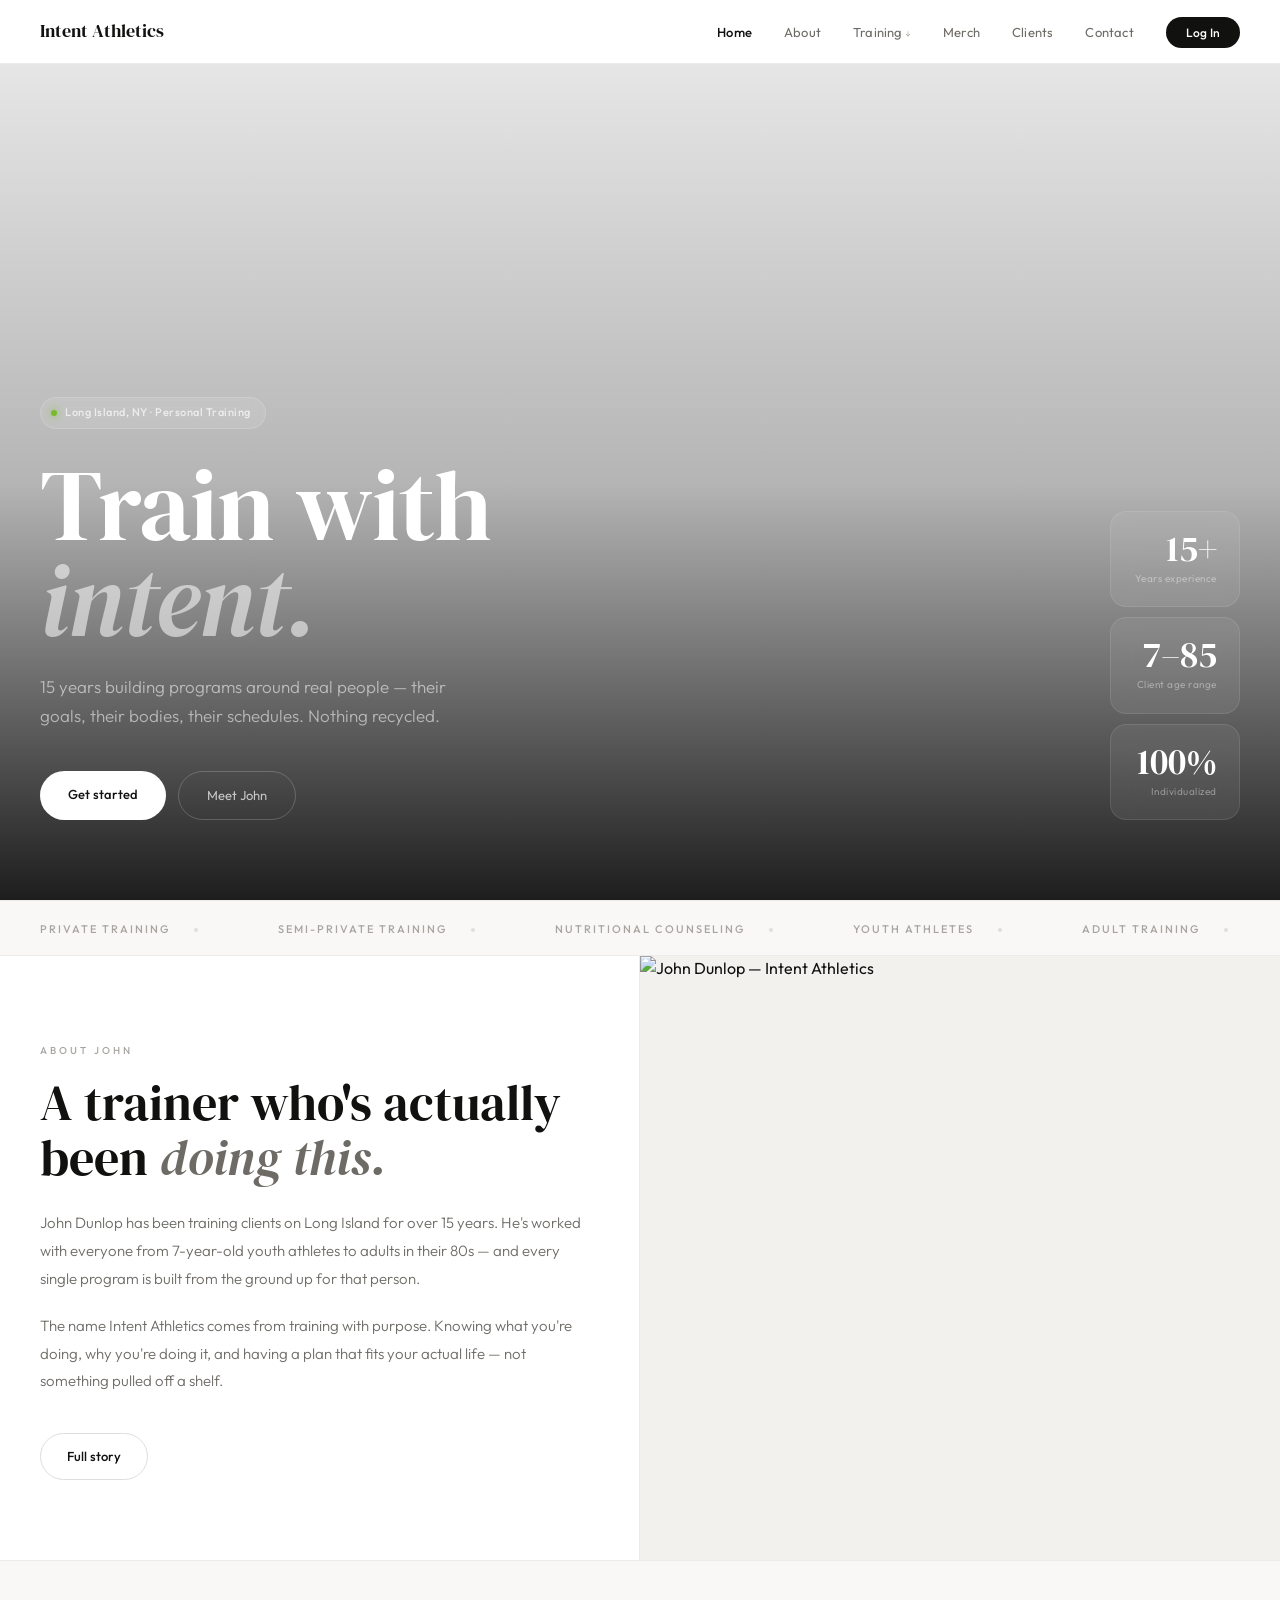
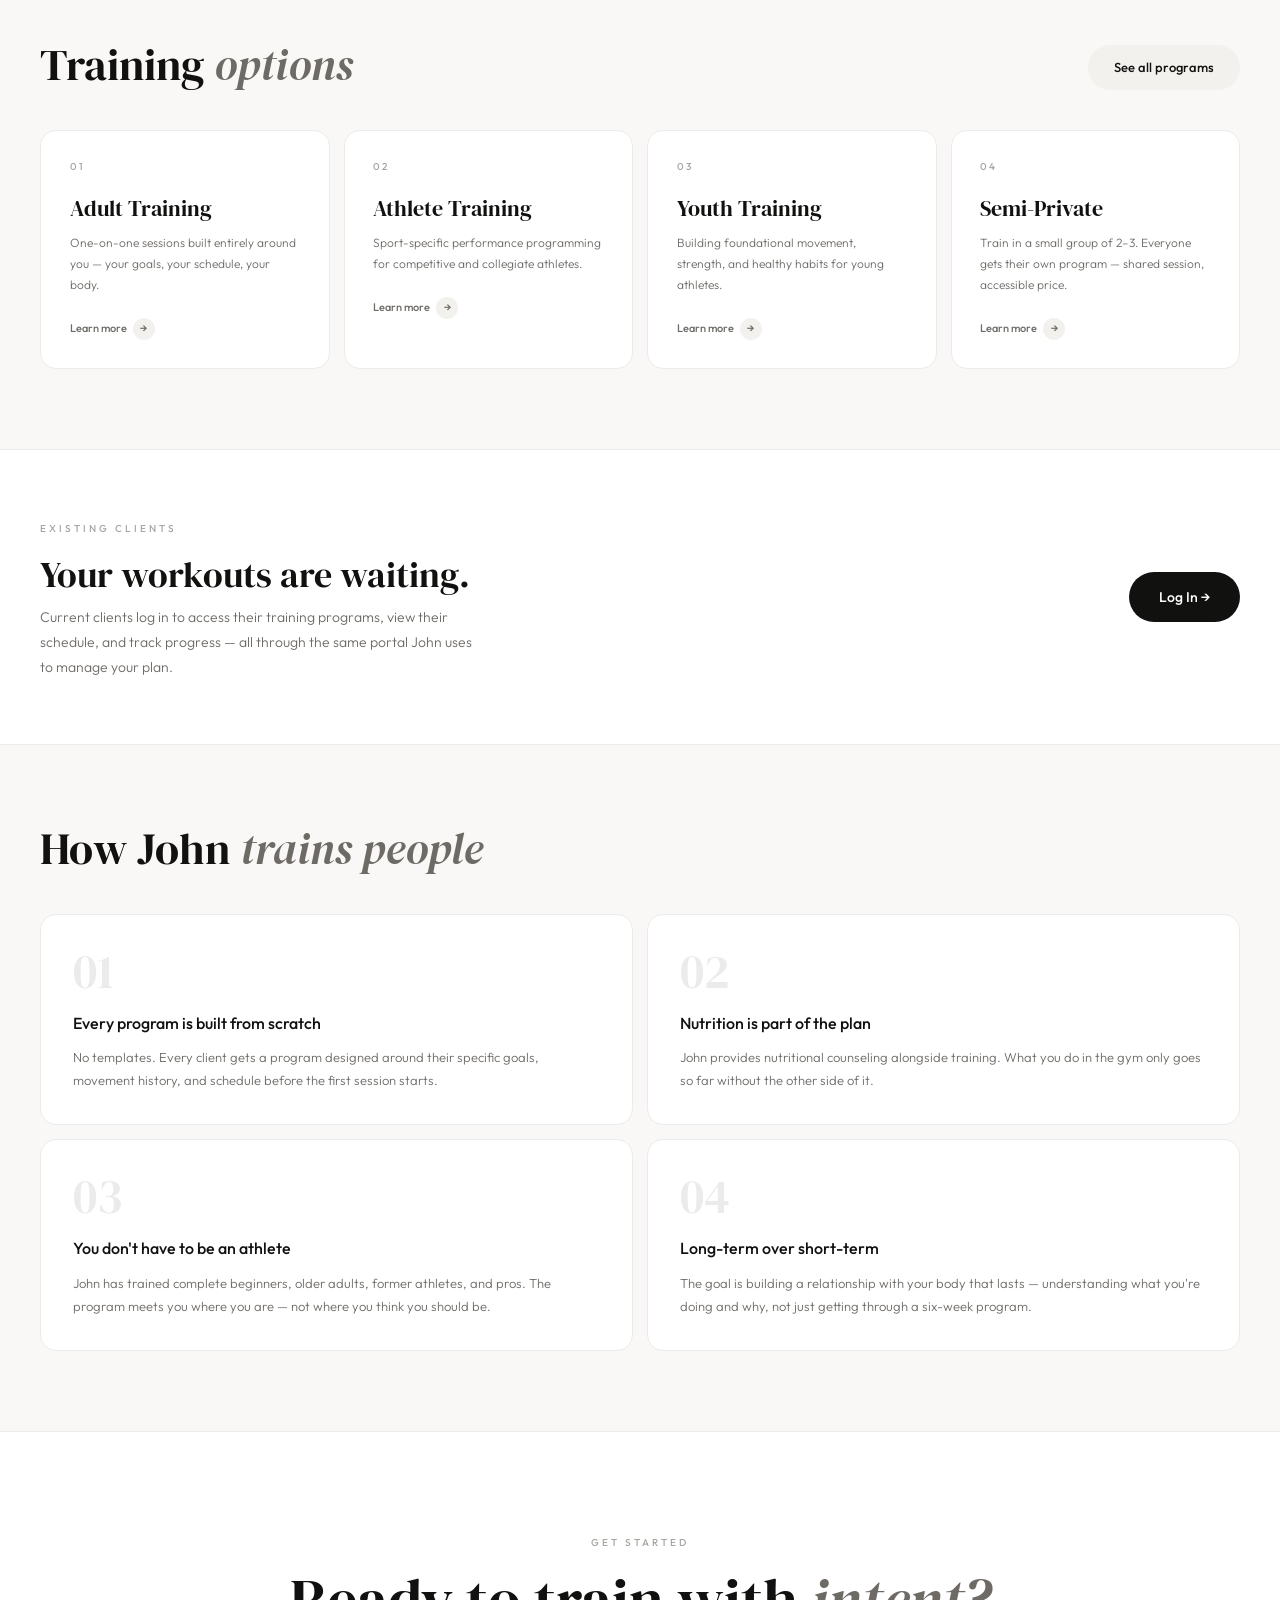
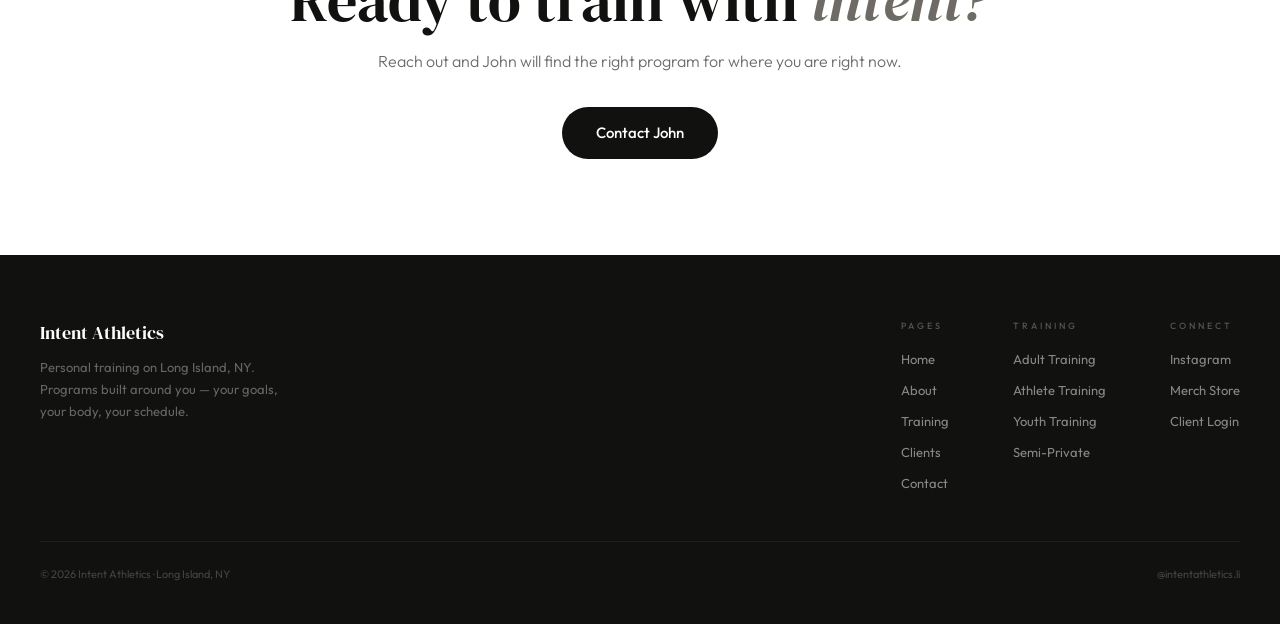
==== commit 8e87a55e: "changed to intent" ====
--- a/index.html
+++ b/index.html
@@ -438,7 +438,7 @@
         <span class="hero-dot"></span>
         Long Island, NY · Personal Training
       </div>
-      <h1>Train with<br><em>intention.</em></h1>
+      <h1>Train with<br><em>intent.</em></h1>
       <p class="hero-sub">15 years building programs around real people — their goals, their bodies, their schedules. Nothing recycled.</p>
       <div class="hero-actions">
         <a href="contact.html" class="btn-hero-primary">Get started</a>
@@ -569,7 +569,7 @@
 
   <section class="cta-section">
     <span class="eyebrow">Get started</span>
-    <h2>Ready to train with <em>intention?</em></h2>
+    <h2>Ready to train with <em>intent?</em></h2>
     <p>Reach out and John will find the right program for where you are right now.</p>
     <a href="contact.html" class="btn btn-primary" style="font-size:15px;padding:14px 34px;">Contact John</a>
   </section>
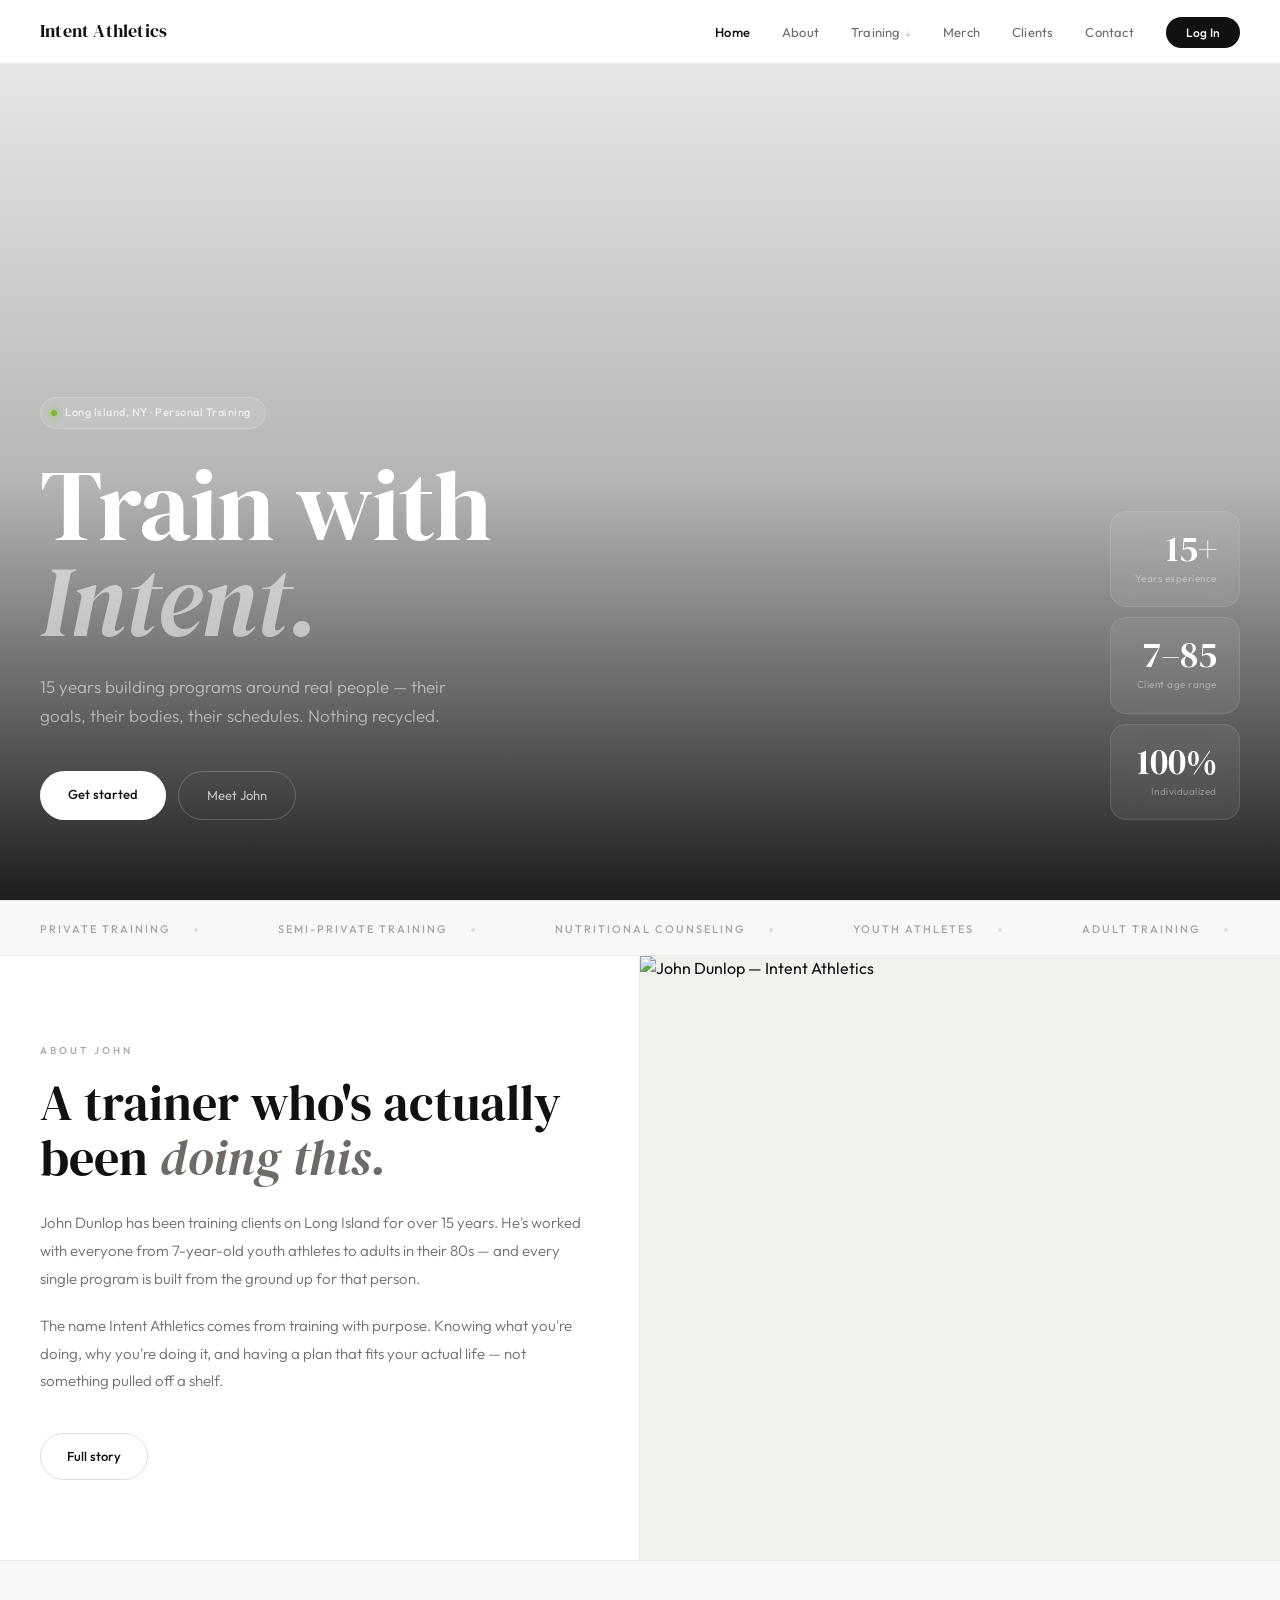
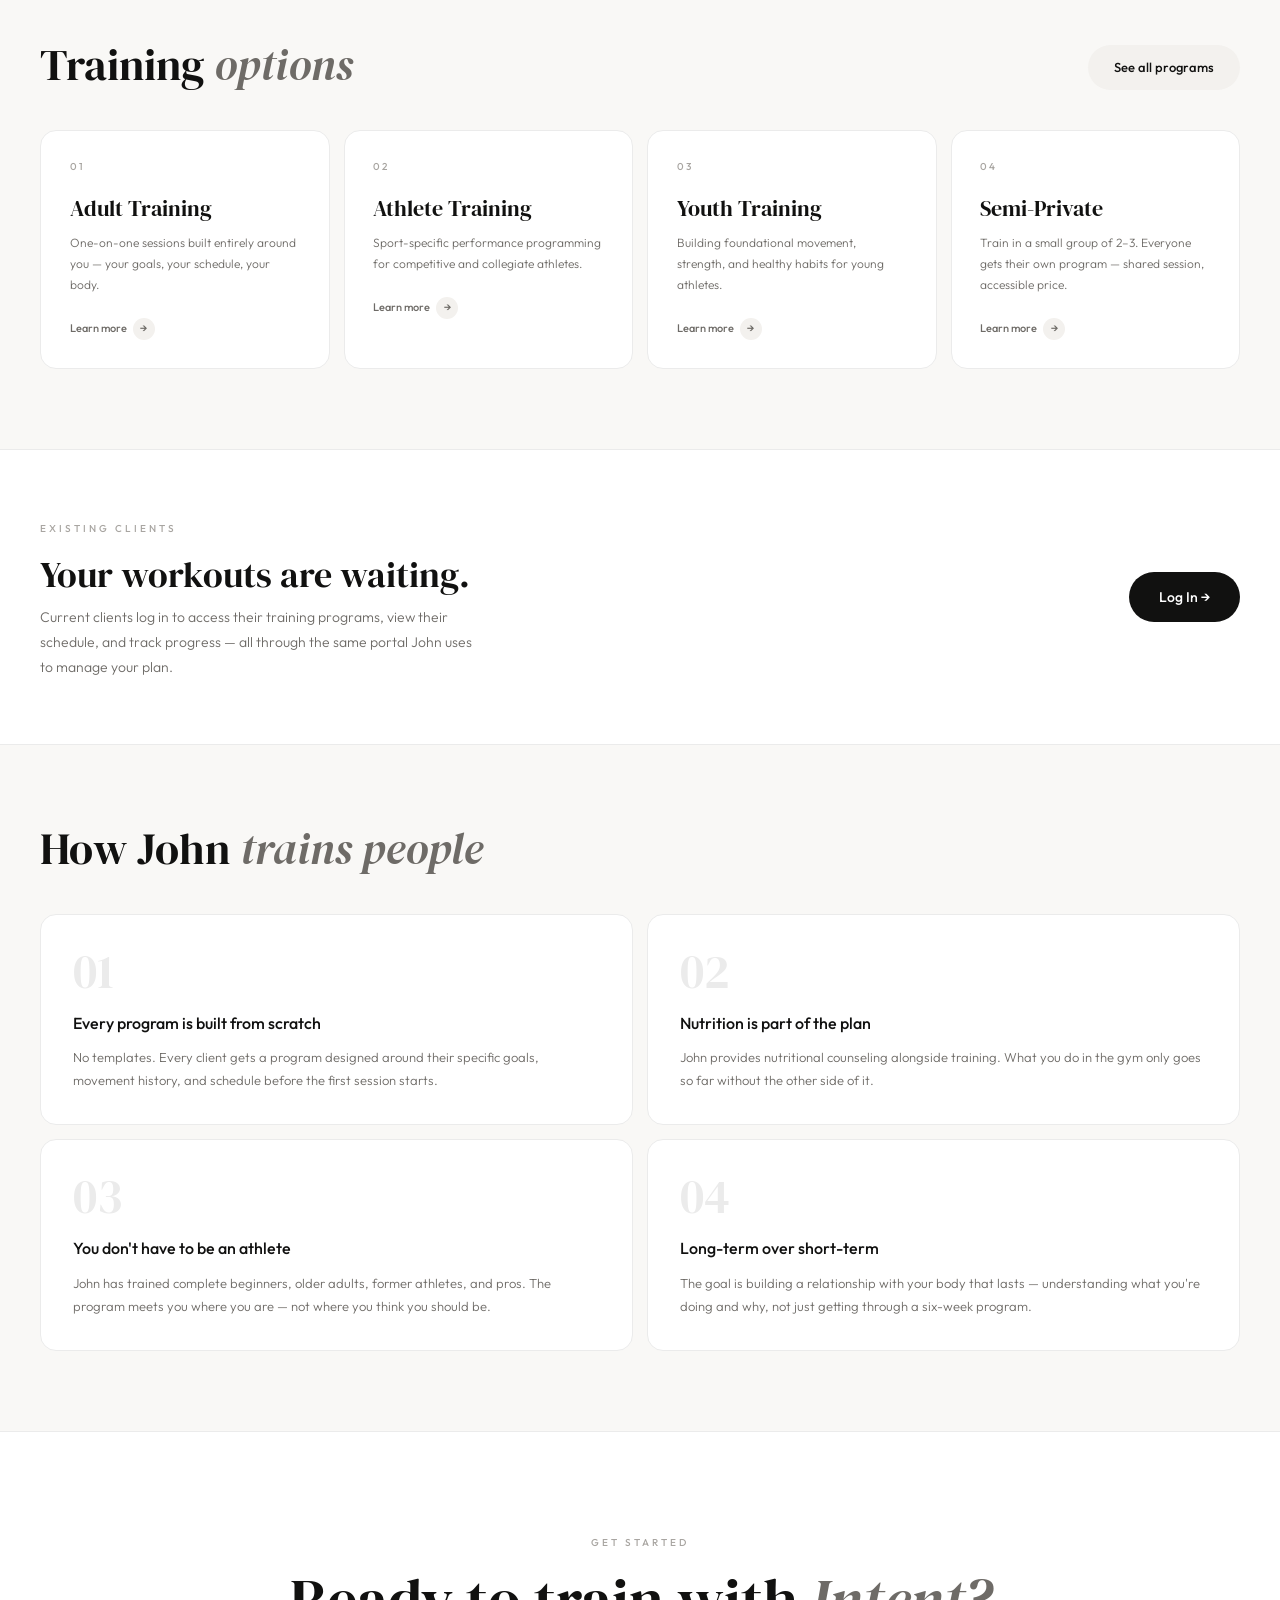
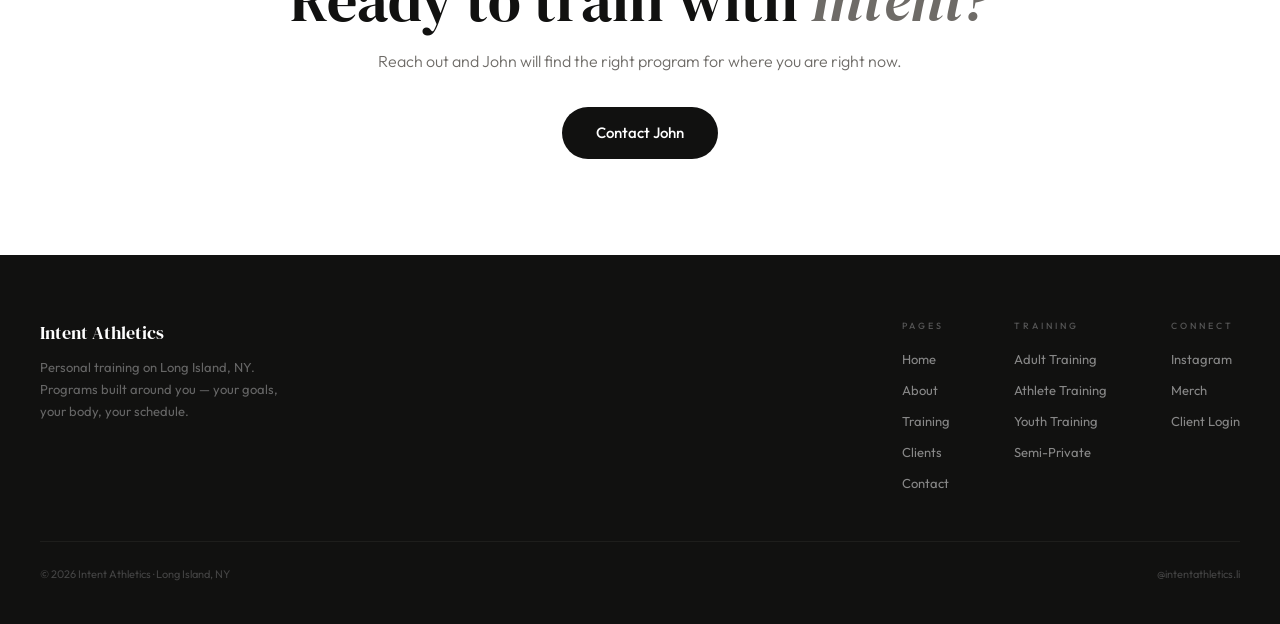
==== commit 4c70dfb5: "updated a little" ====
--- a/index.html
+++ b/index.html
@@ -438,7 +438,7 @@
         <span class="hero-dot"></span>
         Long Island, NY · Personal Training
       </div>
-      <h1>Train with<br><em>intent.</em></h1>
+      <h1>Train with<br><em>Intent.</em></h1>
       <p class="hero-sub">15 years building programs around real people — their goals, their bodies, their schedules. Nothing recycled.</p>
       <div class="hero-actions">
         <a href="contact.html" class="btn-hero-primary">Get started</a>
@@ -505,25 +505,25 @@
       <a href="training.html" class="btn btn-ghost">See all programs</a>
     </div>
     <div class="training-grid">
-      <a href="training/adult-training.html" class="training-card">
+      <a href="training.html#adult" class="training-card">
         <div class="training-card-num">01</div>
         <h3>Adult Training</h3>
         <p>One-on-one sessions built entirely around you — your goals, your schedule, your body.</p>
         <span class="training-card-arrow">Learn more <span class="arrow-circle">→</span></span>
       </a>
-      <a href="training/athlete-training.html" class="training-card">
+      <a href="training.html#athlete" class="training-card">
         <div class="training-card-num">02</div>
         <h3>Athlete Training</h3>
         <p>Sport-specific performance programming for competitive and collegiate athletes.</p>
         <span class="training-card-arrow">Learn more <span class="arrow-circle">→</span></span>
       </a>
-      <a href="training/youth-training.html" class="training-card">
+      <a href="training.html#youth" class="training-card">
         <div class="training-card-num">03</div>
         <h3>Youth Training</h3>
         <p>Building foundational movement, strength, and healthy habits for young athletes.</p>
         <span class="training-card-arrow">Learn more <span class="arrow-circle">→</span></span>
       </a>
-      <a href="training/semi-private.html" class="training-card">
+      <a href="training.html#semi-private" class="training-card">
         <div class="training-card-num">04</div>
         <h3>Semi-Private</h3>
         <p>Train in a small group of 2–3. Everyone gets their own program — shared session, accessible price.</p>
@@ -538,7 +538,7 @@
       <h2>Your workouts are waiting.</h2>
       <p>Current clients log in to access their training programs, view their schedule, and track progress — all through the same portal John uses to manage your plan.</p>
     </div>
-    <a href="https://train.woke-af.com/users/sign_up.html" target="_blank" class="btn btn-primary" style="white-space:nowrap;font-size:14px;padding:14px 30px;">Log In →</a>
+    <a href="https://trainwith.intentathletics.com" target="_blank" class="btn btn-primary" style="white-space:nowrap;font-size:14px;padding:14px 30px;">Log In →</a>
   </div>
 
   <section class="approach-section">
@@ -569,7 +569,7 @@
 
   <section class="cta-section">
     <span class="eyebrow">Get started</span>
-    <h2>Ready to train with <em>intent?</em></h2>
+    <h2>Ready to train with <em>Intent?</em></h2>
     <p>Reach out and John will find the right program for where you are right now.</p>
     <a href="contact.html" class="btn btn-primary" style="font-size:15px;padding:14px 34px;">Contact John</a>
   </section>
--- a/css/style.css
+++ b/css/style.css
@@ -49,6 +49,12 @@
 
 .nav-logo { text-decoration: none; display: flex; align-items: center; }
 .nav-logo img { height: 36px; width: auto; filter: invert(1); }
+.nav-logo-text {
+  font-family: var(--font-display);
+  font-size: 18px;
+  color: var(--ink);
+  letter-spacing: 0.2px;
+}
 
 .nav-links {
   display: flex;
@@ -74,26 +80,28 @@
 .nav-dropdown-menu {
   display: none;
   position: absolute;
-  top: calc(100% + 10px);
+  top: calc(100% + 4px);
   left: 50%;
   transform: translateX(-50%);
   background: var(--white);
   border: 1px solid var(--border);
   border-radius: var(--radius-sm);
-  min-width: 200px;
+  min-width: 210px;
   box-shadow: 0 8px 32px rgba(0,0,0,0.08);
   overflow: hidden;
   z-index: 200;
 }
 
-.nav-dropdown:hover .nav-dropdown-menu { display: block; }
+.nav-dropdown-menu.open { display: block; }
 
 .nav-dropdown-menu a {
   display: block;
-  padding: 10px 16px;
-  font-size: 12px;
+  padding: 11px 16px;
+  font-size: 13px;
   color: var(--ink-3);
   border-bottom: 1px solid var(--border);
+  text-decoration: none;
+  transition: background 0.15s, color 0.15s;
 }
 
 .nav-dropdown-menu a:last-child { border-bottom: none; }
@@ -102,7 +110,8 @@
 .nav-dropdown > a::after {
   content: ' ↓';
   font-size: 9px;
-  opacity: 0.5;
+  opacity: 0.4;
+  margin-left: 2px;
 }
 
 .nav-cta {
@@ -233,7 +242,8 @@
   .nav-links.open { display: flex; }
   .nav-links li { width: 100%; }
   .nav-links a { display: block; padding: 0.75rem 1.5rem; font-size: 14px; }
-  .nav-dropdown-menu { position: static; transform: none; box-shadow: none; border: none; border-radius: 0; background: var(--off); display: block; }
+  .nav-dropdown-menu { position: static; transform: none; box-shadow: none; border: none; border-radius: 0; background: var(--off); }
+  .nav-dropdown-menu.open { display: block; }
   .nav-dropdown-menu a { padding-left: 2.5rem; font-size: 12px; }
   .nav-cta { margin: 0.5rem 1.25rem !important; display: block; text-align: center; border-radius: var(--radius-pill) !important; }
   .page-header { padding: 3rem 1.25rem 2.5rem; }
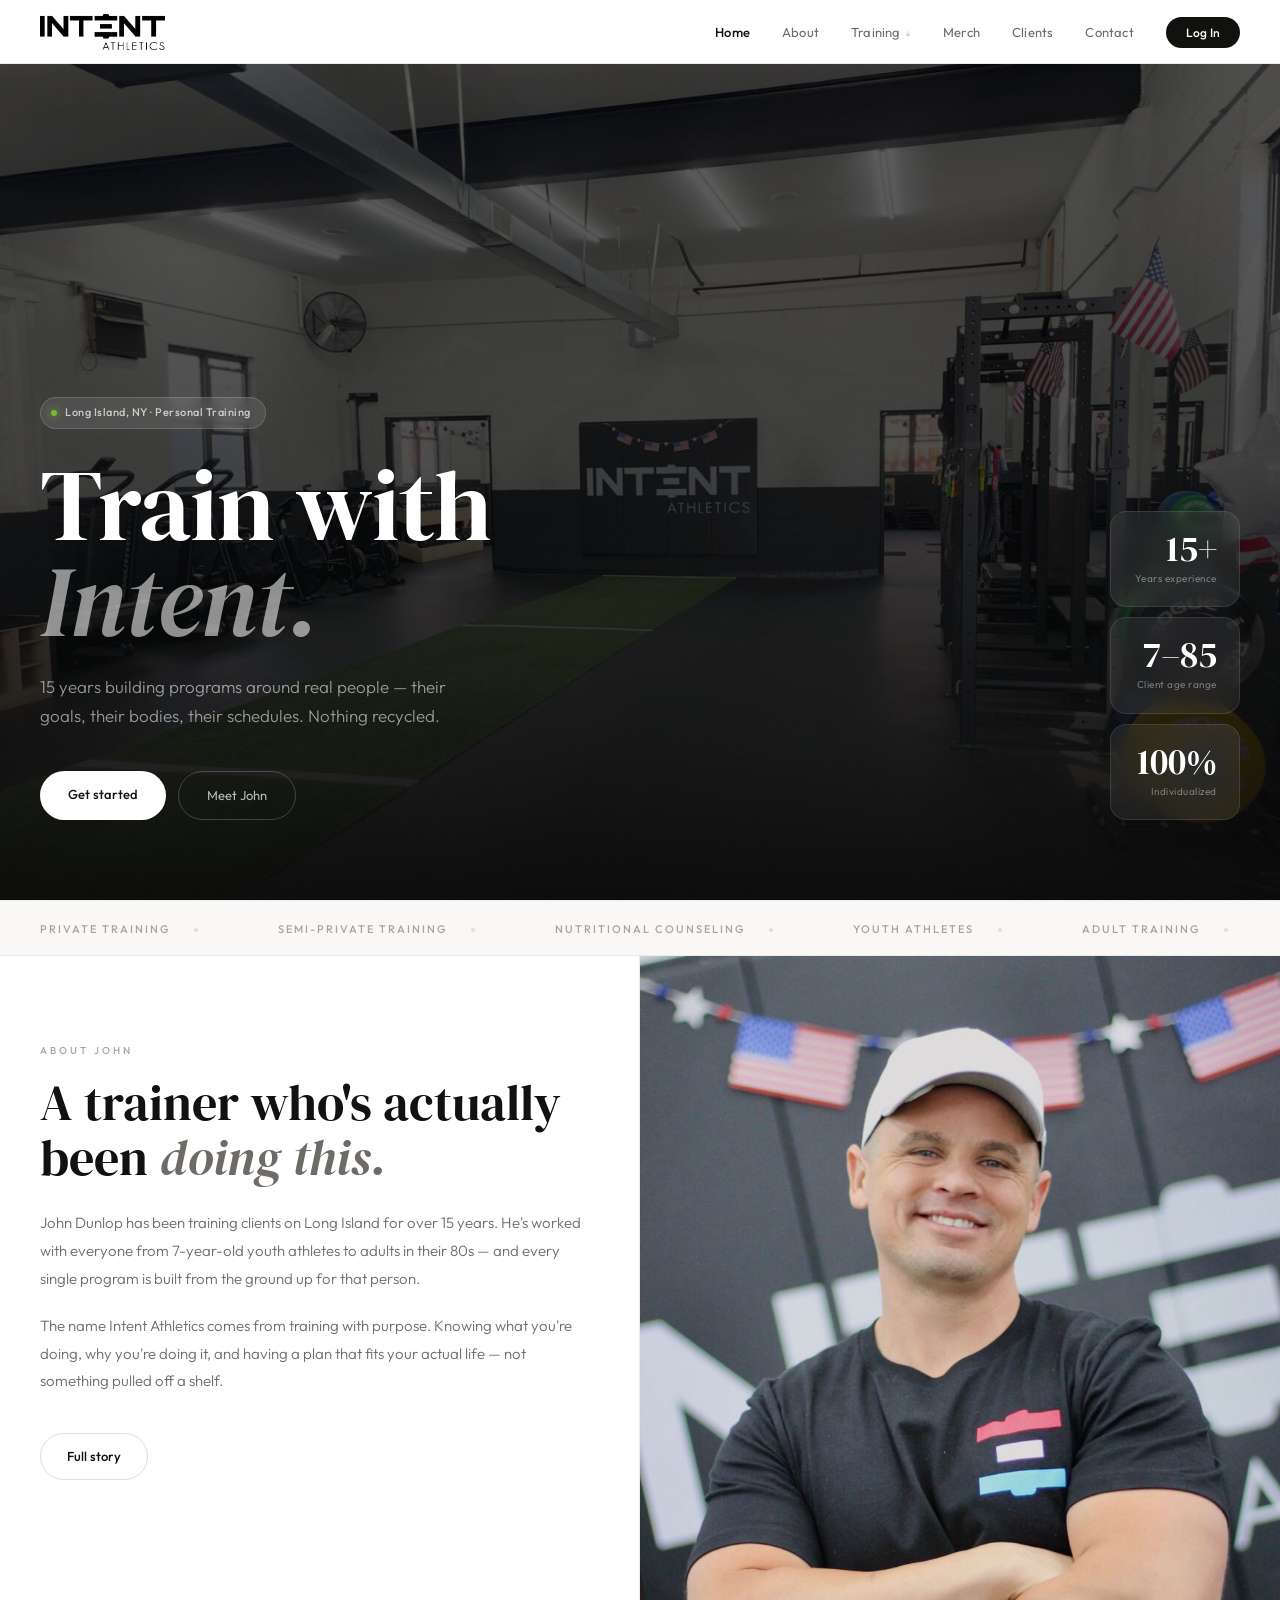
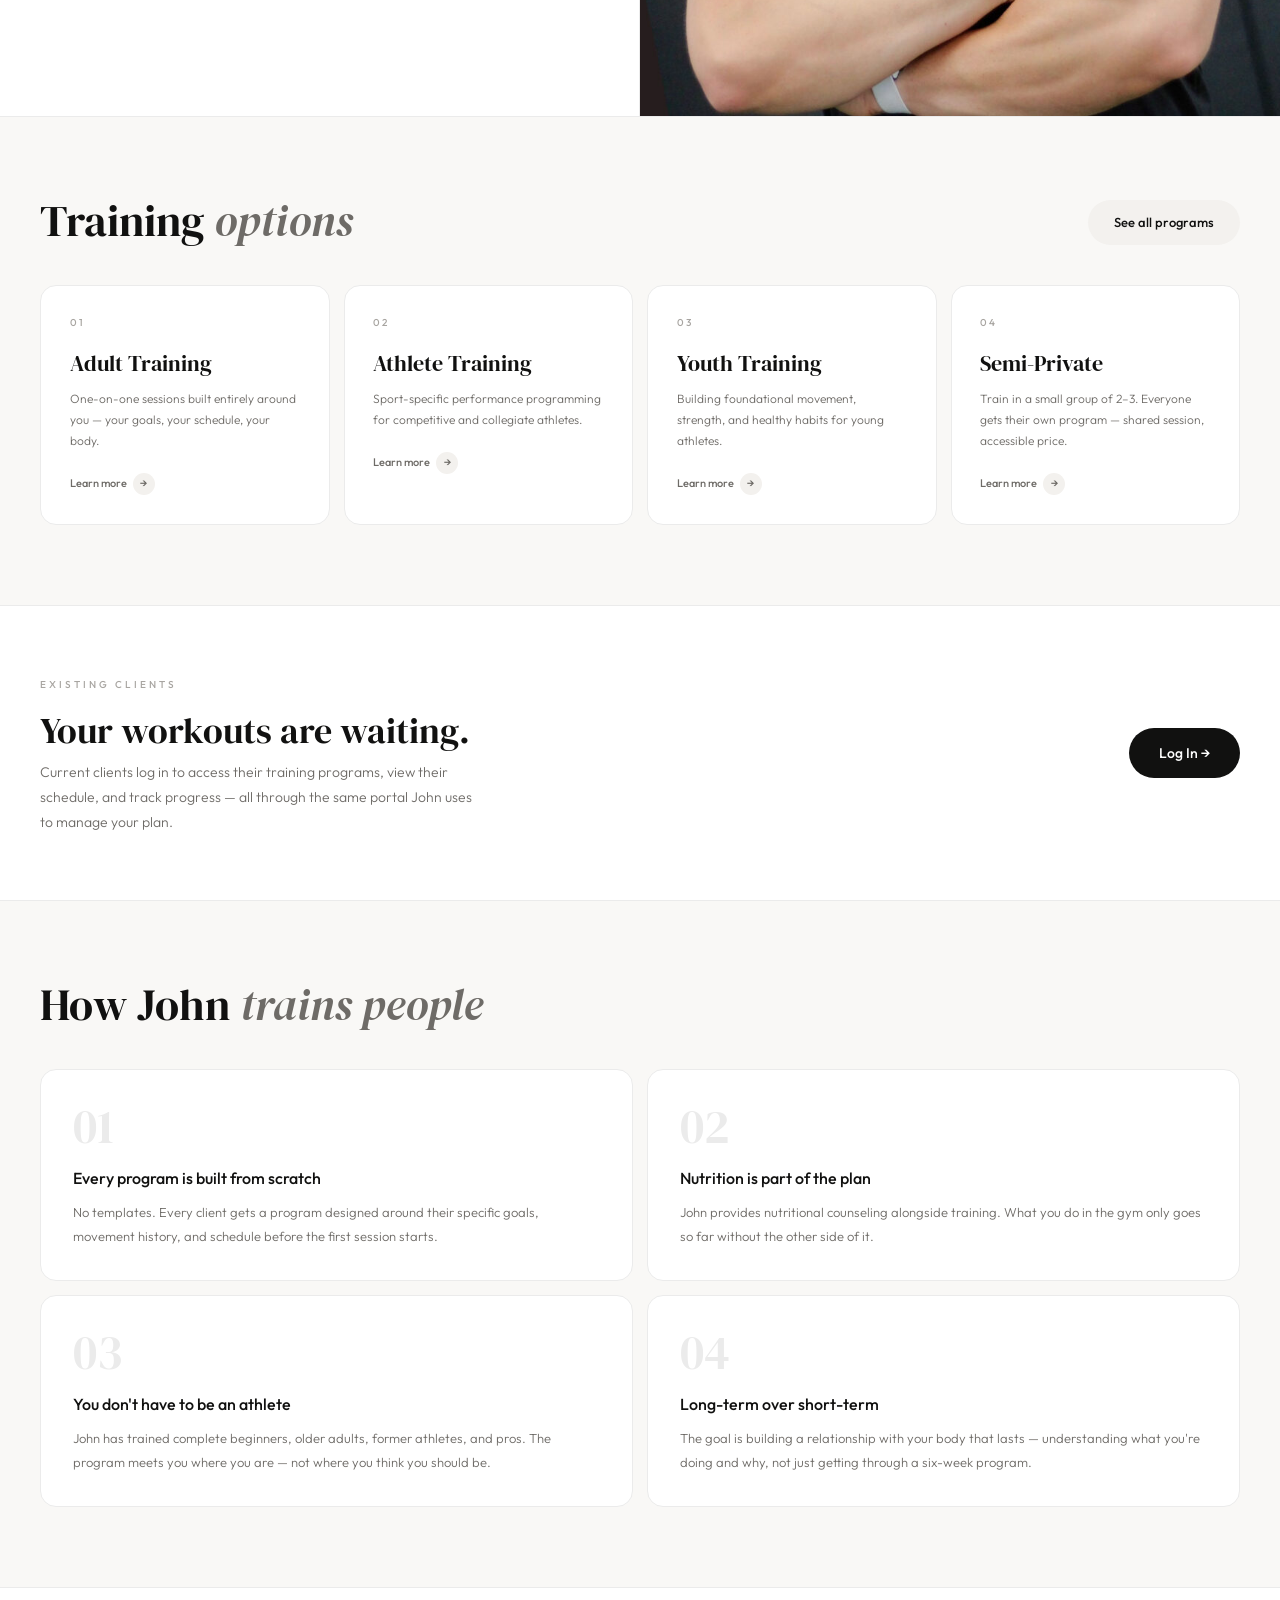
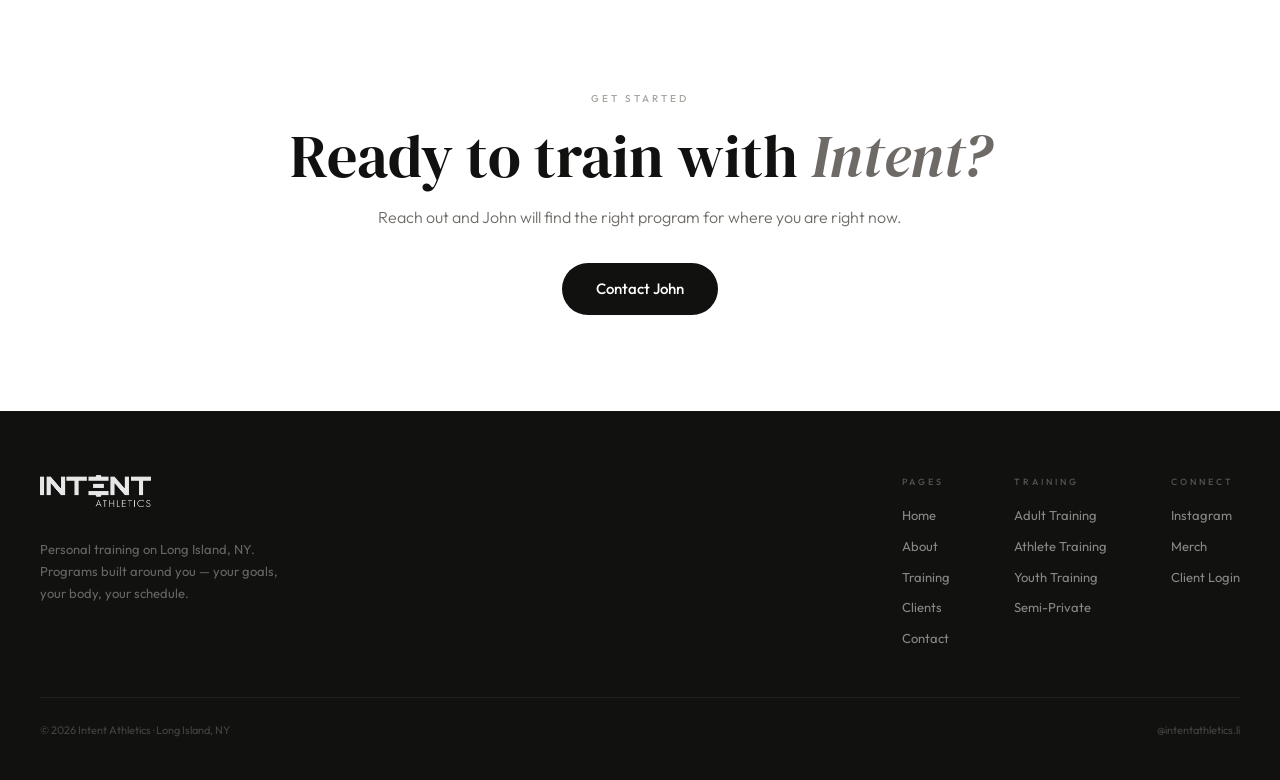
==== commit 8a2713d9: "changed the pictures to hard code" ====
--- a/index.html
+++ b/index.html
@@ -7,10 +7,12 @@
   <meta name="description" content="Personal training on Long Island, NY. 15+ years of experience. Programs built around you — your goals, your body, your schedule.">
   <meta property="og:title" content="Intent Athletics — Personal Training on Long Island, NY">
   <meta property="og:description" content="15+ years of personal training on Long Island. Every program built around you.">
-  <meta property="og:image" content="https://www.intentathletics.com/wp-content/uploads/2026/05/intentimage2-1568x982.jpg">
+  <meta property="og:image" content="images/gym.jpg">
   <meta property="og:type" content="website">
   <meta name="twitter:card" content="summary_large_image">
-  <link rel="icon" href="https://www.intentathletics.com/wp-content/uploads/2026/05/Intent_Athletics_Logo_FINAL_WHITE.png">
+  <link rel="icon" href="images/favicon.ico">
+  <link rel="icon" href="images/logo.png" type="image/png">
+  <link rel="apple-touch-icon" href="images/apple-touch-icon.png">
   <link rel="stylesheet" href="css/style.css">
   <style>
     /* HERO */
@@ -25,7 +27,7 @@
     .hero-bg {
       position: absolute;
       inset: 0;
-      background-image: url('https://www.intentathletics.com/wp-content/uploads/2026/05/intentimage2-1568x982.jpg');
+      background-image: url('images/gym.jpg');
       background-size: cover;
       background-position: center 30%;
       filter: brightness(0.45);
@@ -492,7 +494,7 @@
     </div>
     <div class="about-photo-side">
       <img
-        src="https://www.intentathletics.com/wp-content/uploads/2026/05/intentimage3-863x1024.jpg"
+        src="images/john.jpg"
         alt="John Dunlop — Intent Athletics"
         loading="lazy"
       >
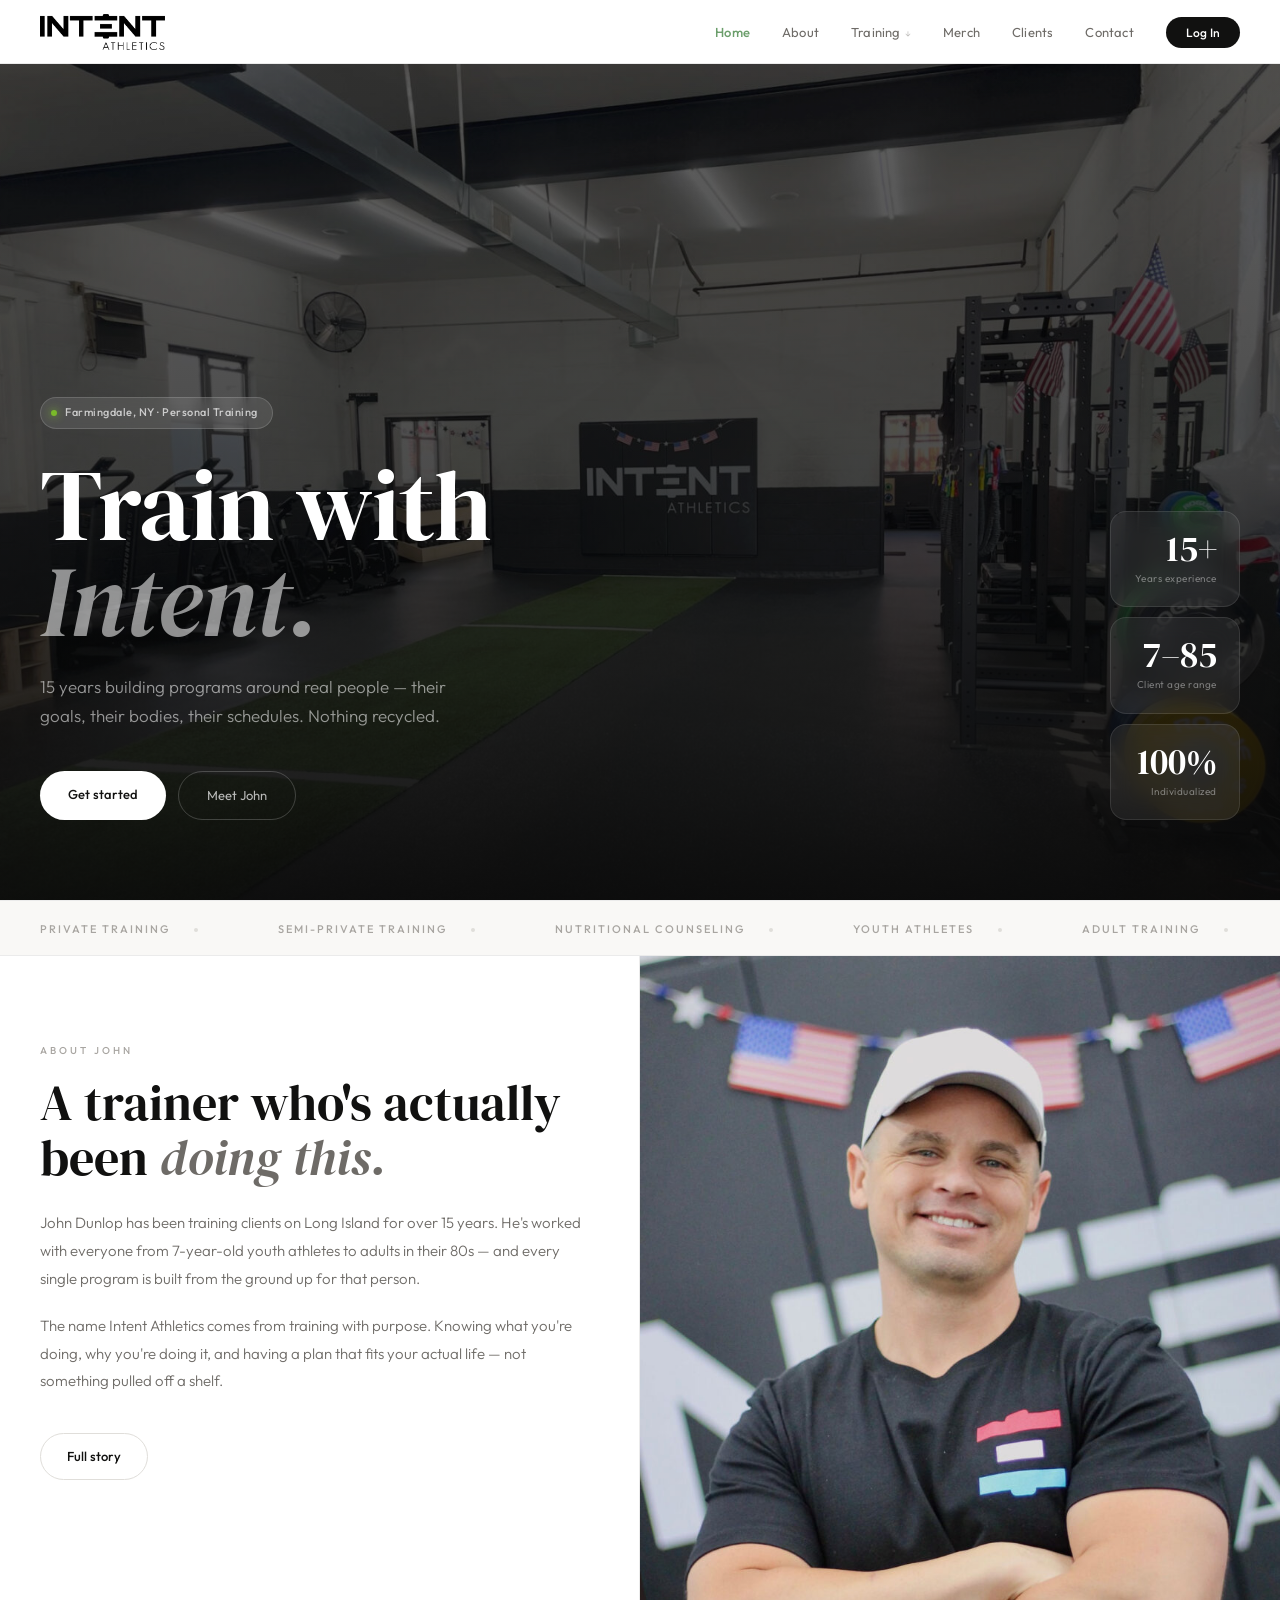
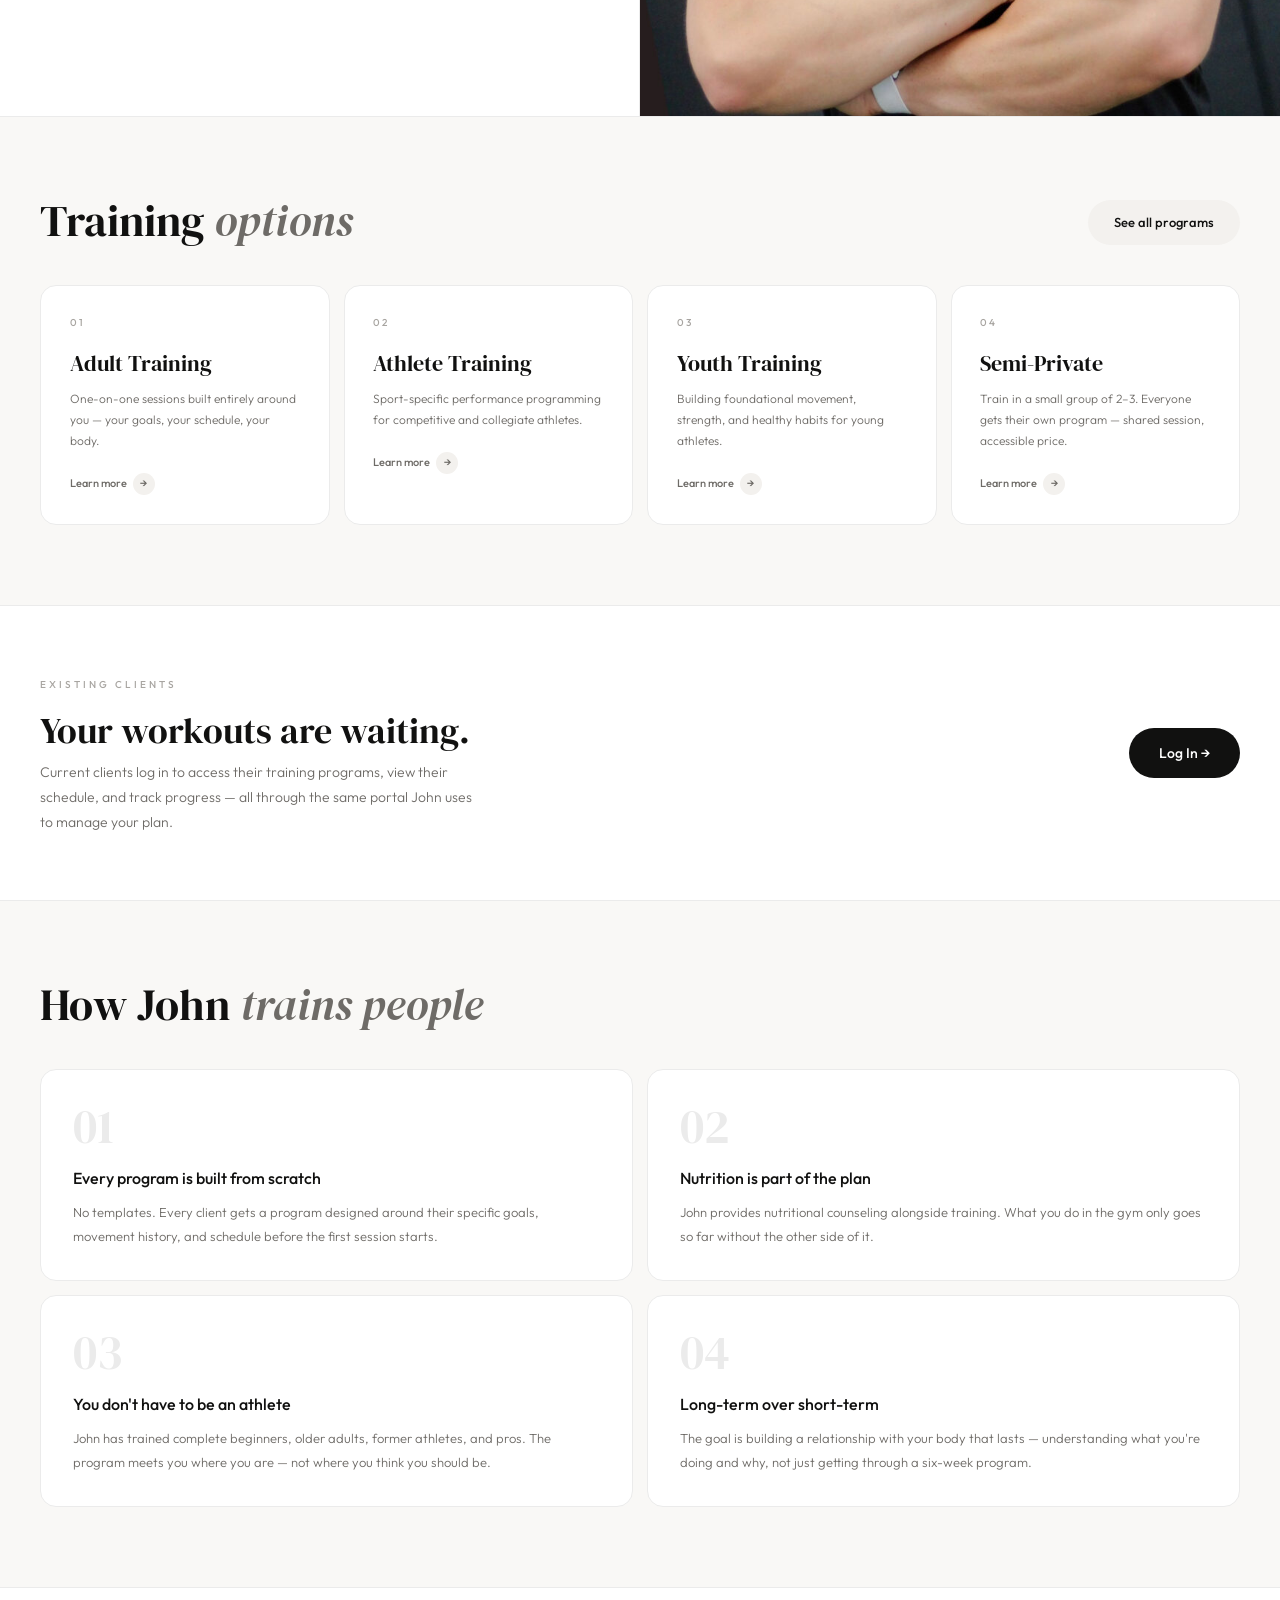
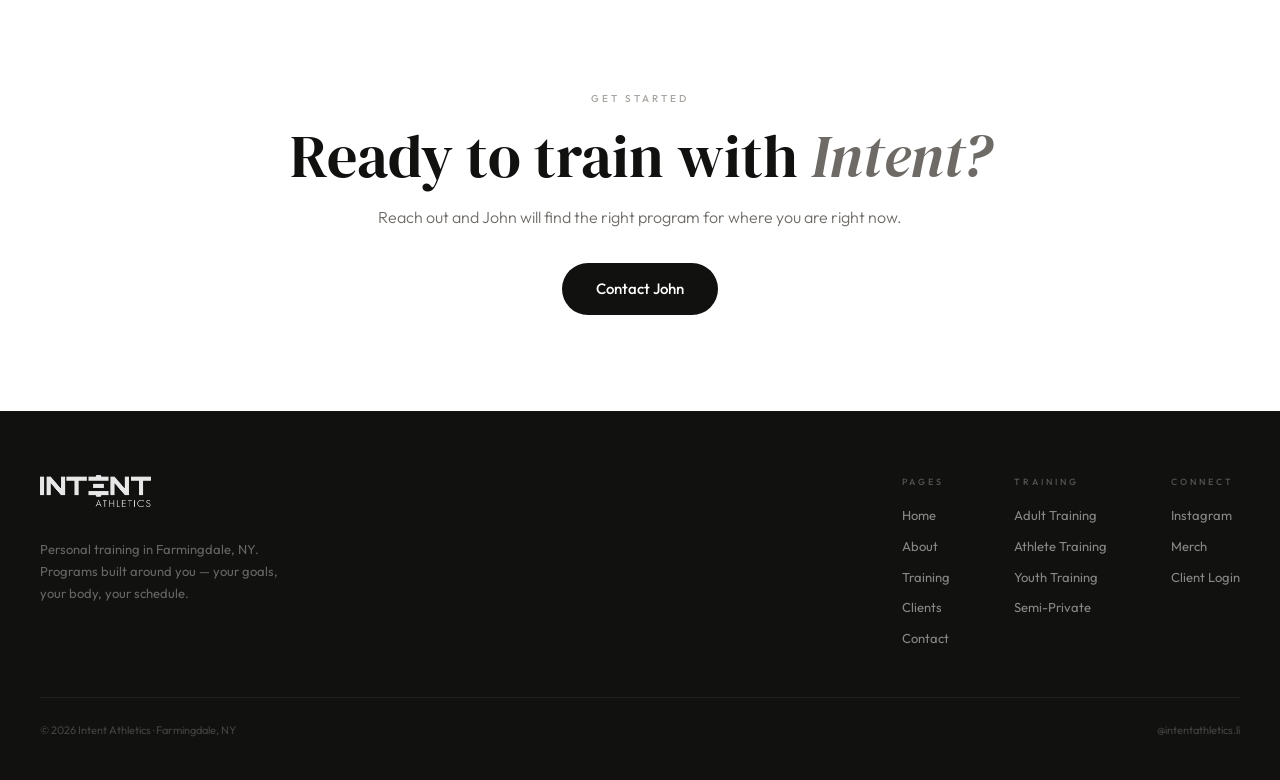
==== commit f008f58f: "changed the hover to green, favicon, and location" ====
--- a/index.html
+++ b/index.html
@@ -3,9 +3,9 @@
 <head>
   <meta charset="UTF-8">
   <meta name="viewport" content="width=device-width, initial-scale=1.0">
-  <title>Intent Athletics — Personal Training on Long Island, NY</title>
-  <meta name="description" content="Personal training on Long Island, NY. 15+ years of experience. Programs built around you — your goals, your body, your schedule.">
-  <meta property="og:title" content="Intent Athletics — Personal Training on Long Island, NY">
+  <title>Intent Athletics — Personal Training on Farmingdale, NY</title>
+  <meta name="description" content="Personal training on Farmingdale, NY. 15+ years of experience. Programs built around you — your goals, your body, your schedule.">
+  <meta property="og:title" content="Intent Athletics — Personal Training on Farmingdale, NY">
   <meta property="og:description" content="15+ years of personal training on Long Island. Every program built around you.">
   <meta property="og:image" content="images/gym.jpg">
   <meta property="og:type" content="website">
@@ -438,7 +438,7 @@
     <div class="hero-content">
       <div class="hero-eyebrow">
         <span class="hero-dot"></span>
-        Long Island, NY · Personal Training
+        Farmingdale, NY · Personal Training
       </div>
       <h1>Train with<br><em>Intent.</em></h1>
       <p class="hero-sub">15 years building programs around real people — their goals, their bodies, their schedules. Nothing recycled.</p>
@@ -470,7 +470,7 @@
       <span class="strip-item">Nutritional Counseling <span class="strip-dot"></span></span>
       <span class="strip-item">Youth Athletes <span class="strip-dot"></span></span>
       <span class="strip-item">Adult Training <span class="strip-dot"></span></span>
-      <span class="strip-item">Long Island, NY <span class="strip-dot"></span></span>
+      <span class="strip-item">Farmingdale, NY <span class="strip-dot"></span></span>
       <span class="strip-item">15+ Years <span class="strip-dot"></span></span>
       <span class="strip-item">Athlete Training <span class="strip-dot"></span></span>
       <span class="strip-item">Private Training <span class="strip-dot"></span></span>
@@ -478,7 +478,7 @@
       <span class="strip-item">Nutritional Counseling <span class="strip-dot"></span></span>
       <span class="strip-item">Youth Athletes <span class="strip-dot"></span></span>
       <span class="strip-item">Adult Training <span class="strip-dot"></span></span>
-      <span class="strip-item">Long Island, NY <span class="strip-dot"></span></span>
+      <span class="strip-item">Farmingdale, NY <span class="strip-dot"></span></span>
       <span class="strip-item">15+ Years <span class="strip-dot"></span></span>
       <span class="strip-item">Athlete Training <span class="strip-dot"></span></span>
     </div>
@@ -578,6 +578,7 @@
 </main>
 
 <div id="footer-placeholder"></div>
+<script src="js/store.js"></script>
 <script src="js/components.js"></script>
 </body>
 </html>
--- a/css/style.css
+++ b/css/style.css
@@ -12,6 +12,8 @@
   --ink-4: #a8a5a1;
   --green: #4a7a14;
   --green-bg: #f0f6e8;
+  --sage: #6b9e6b;
+  --sage-light: #f0f6f0;
   --radius-pill: 99px;
   --radius-card: 16px;
   --radius-sm: 10px;
@@ -72,8 +74,8 @@
   letter-spacing: 0.2px;
 }
 
-.nav-links a:hover { color: var(--ink); }
-.nav-links a.active { color: var(--ink); font-weight: 500; }
+.nav-links a:hover { color: var(--sage); }
+.nav-links a.active { color: var(--sage); font-weight: 500; }
 
 .nav-dropdown { position: relative; }
 
@@ -105,7 +107,7 @@
 }
 
 .nav-dropdown-menu a:last-child { border-bottom: none; }
-.nav-dropdown-menu a:hover { background: var(--off); color: var(--ink); }
+.nav-dropdown-menu a:hover { background: var(--sage-light); color: var(--sage); }
 
 .nav-dropdown > a::after {
   content: ' ↓';
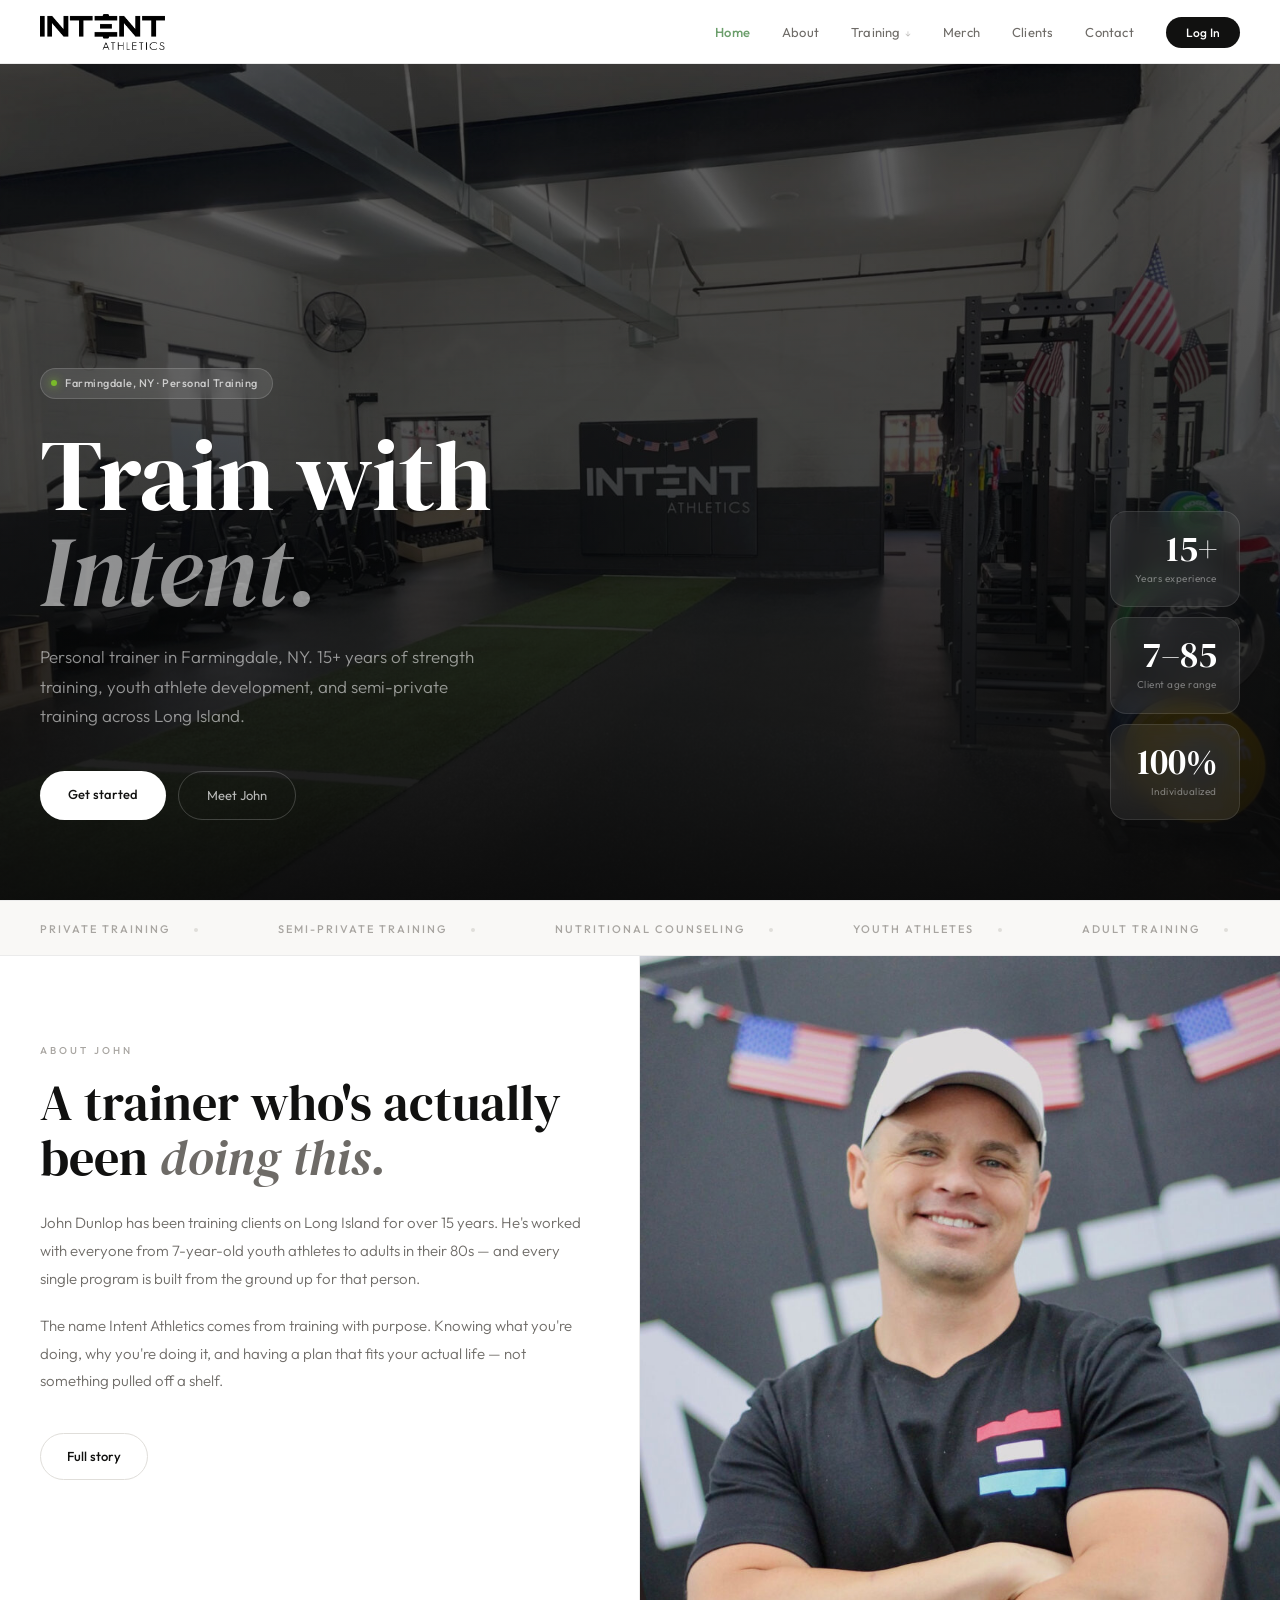
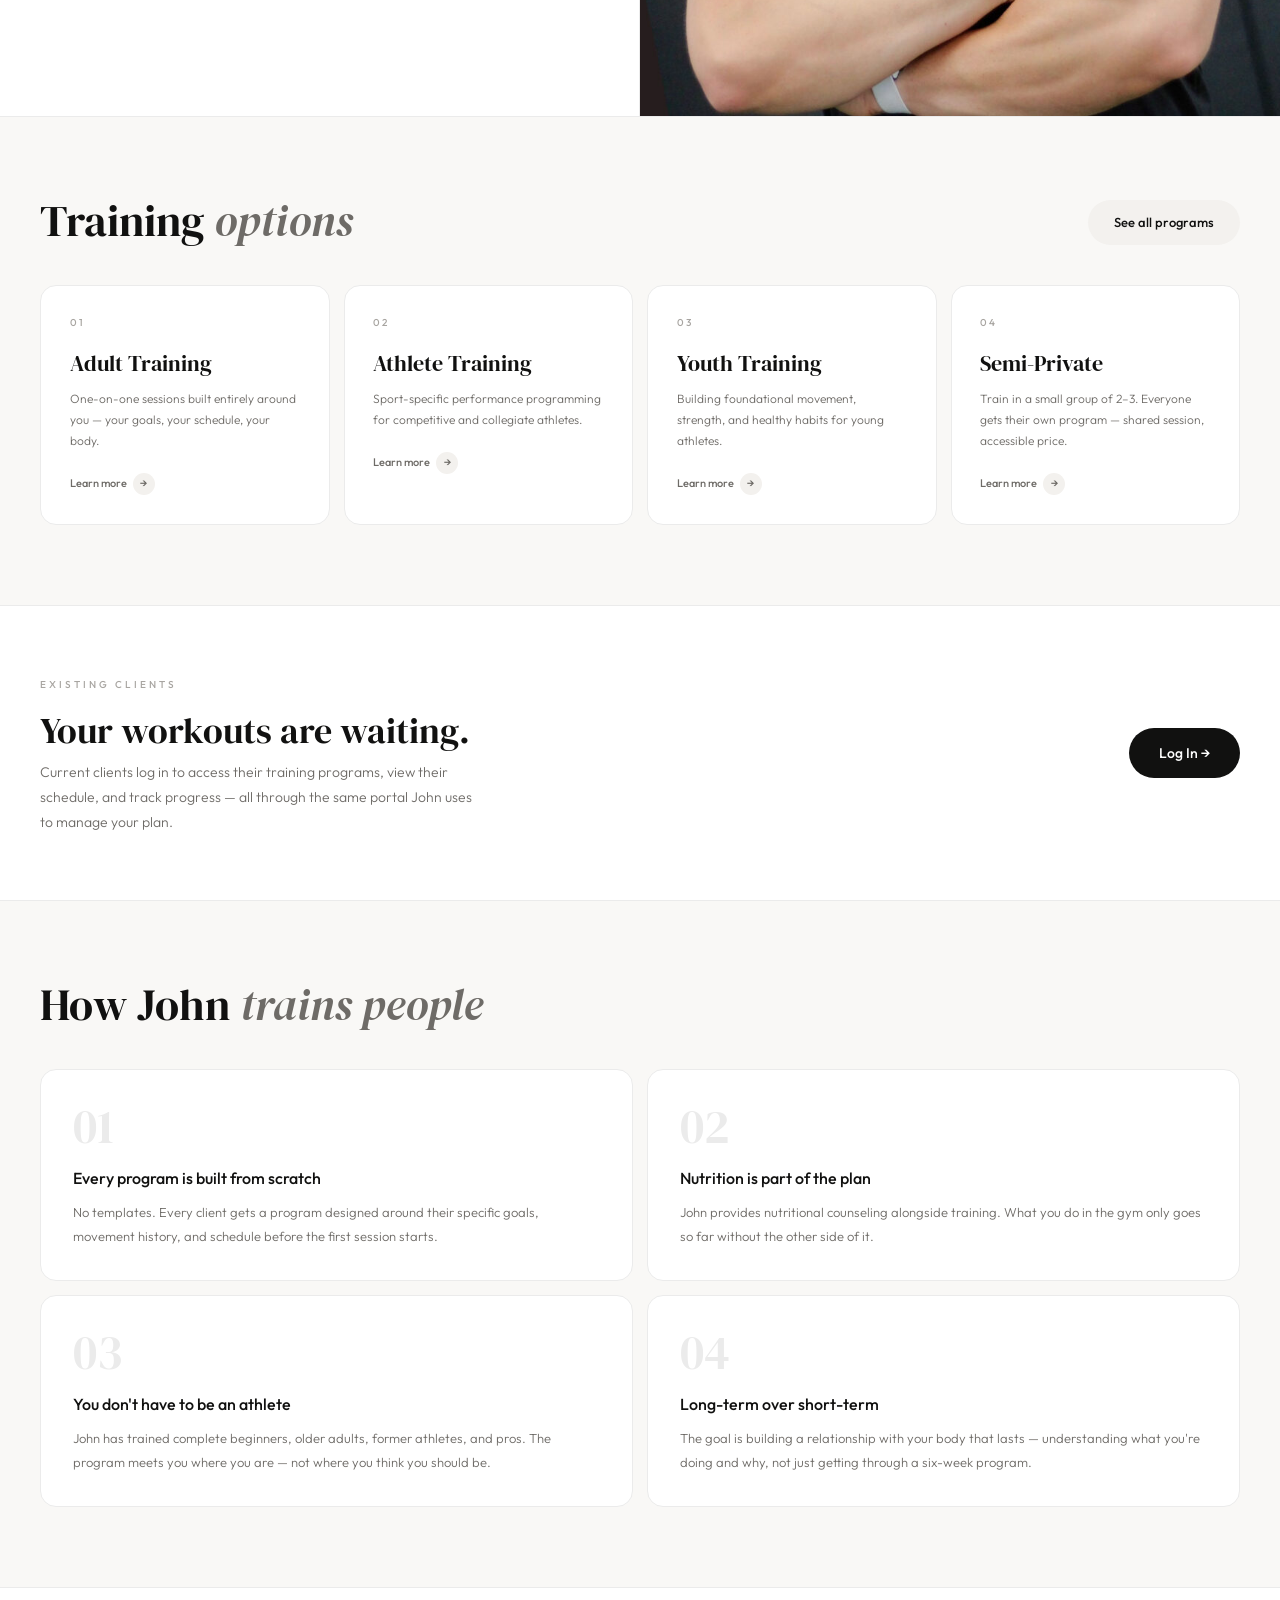
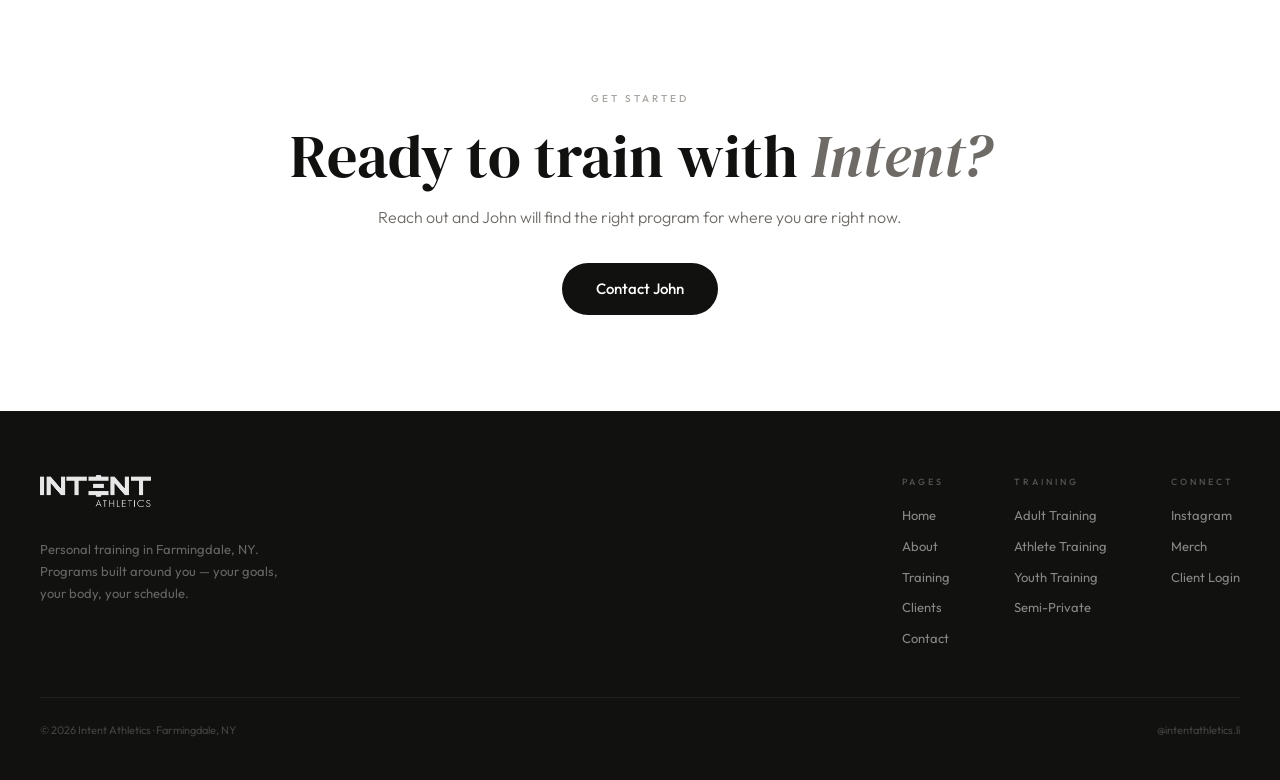
==== commit 5e4e437d: "Only waiting on formspree for emailing" ====
--- a/index.html
+++ b/index.html
@@ -3,14 +3,12 @@
 <head>
   <meta charset="UTF-8">
   <meta name="viewport" content="width=device-width, initial-scale=1.0">
-  <title>Intent Athletics — Personal Training on Farmingdale, NY</title>
-  <meta name="description" content="Personal training on Farmingdale, NY. 15+ years of experience. Programs built around you — your goals, your body, your schedule.">
-  <meta property="og:title" content="Intent Athletics — Personal Training on Farmingdale, NY">
-  <meta property="og:description" content="15+ years of personal training on Long Island. Every program built around you.">
-  <meta property="og:image" content="images/gym.jpg">
-  <meta property="og:type" content="website">
-  <meta name="twitter:card" content="summary_large_image">
-  <link rel="icon" href="images/favicon.ico">
+  <title>Intent Athletics — Personal Trainer in Farmingdale, NY | Strength & Athletic Training</title>
+  <meta name="description" content="Personal trainer in Farmingdale, NY with 15+ years of experience. Strength training, youth athlete training, and semi-private personal training on Long Island. Programs built around you.">
+  <meta property="og:title" content="Intent Athletics — Personal Trainer in Farmingdale, NY">
+  <meta property="og:description" content="Personal trainer in Farmingdale, NY. Strength training, youth athletics, and semi-private training on Long Island. 15+ years experience.">
+  <meta property="og:image" content="https://intentathletics.com/images/og-image.jpg">
+  <meta property="og:type" content="website">  <link rel="icon" href="images/favicon.ico">
   <link rel="icon" href="images/logo.png" type="image/png">
   <link rel="apple-touch-icon" href="images/apple-touch-icon.png">
   <link rel="stylesheet" href="css/style.css">
@@ -426,6 +424,81 @@
       .cta-section { padding: 4rem 1.25rem; }
     }
   </style>
+  <meta property="og:url" content="https://intentathletics.com/index.html">
+  <!-- LocalBusiness Schema -->
+  <script type="application/ld+json">
+  {
+    "@context": "https://schema.org",
+    "@type": "LocalBusiness",
+    "name": "Intent Athletics",
+    "description": "Personal trainer in Farmingdale, NY offering strength training, youth athlete training, adult training, and semi-private personal training on Long Island.",
+    "url": "https://intentathletics.com",
+    "telephone": "",
+    "address": {
+      "@type": "PostalAddress",
+      "addressLocality": "Farmingdale",
+      "addressRegion": "NY",
+      "addressCountry": "US"
+    },
+    "geo": {
+      "@type": "GeoCoordinates",
+      "latitude": "40.7326",
+      "longitude": "-73.4454"
+    },
+    "openingHours": "Mo-Sa 06:00-20:00",
+    "priceRange": "$$",
+    "image": "https://intentathletics.com/images/gym.jpg",
+    "sameAs": [
+      "https://www.instagram.com/intentathletics.li/"
+    ],
+    "founder": {
+      "@type": "Person",
+      "name": "John Dunlop",
+      "jobTitle": "Personal Trainer",
+      "description": "Personal trainer in Farmingdale, NY with 15+ years of experience training youth athletes, adults, and competitive athletes on Long Island."
+    },
+    "hasOfferCatalog": {
+      "@type": "OfferCatalog",
+      "name": "Training Programs",
+      "itemListElement": [
+        {
+          "@type": "Offer",
+          "itemOffered": {
+            "@type": "Service",
+            "name": "Adult Personal Training",
+            "description": "One-on-one personal training in Farmingdale, NY for adults of all fitness levels."
+          }
+        },
+        {
+          "@type": "Offer",
+          "itemOffered": {
+            "@type": "Service",
+            "name": "Youth Athlete Training",
+            "description": "Youth athlete training in Farmingdale, NY for ages 7 and up."
+          }
+        },
+        {
+          "@type": "Offer",
+          "itemOffered": {
+            "@type": "Service",
+            "name": "Athlete Performance Training",
+            "description": "Strength and conditioning for competitive athletes on Long Island."
+          }
+        },
+        {
+          "@type": "Offer",
+          "itemOffered": {
+            "@type": "Service",
+            "name": "Semi-Private Training",
+            "description": "Semi-private personal training on Long Island — individualized programs, shared sessions."
+          }
+        }
+      ]
+    }
+  }
+  </script>
+  <!-- Get it from search.google.com/search-console → Add property → HTML tag method -->
+  <!-- <meta name="google-site-verification" content="YOUR_VERIFICATION_CODE"> -->
 </head>
 <body>
 
@@ -441,7 +514,7 @@
         Farmingdale, NY · Personal Training
       </div>
       <h1>Train with<br><em>Intent.</em></h1>
-      <p class="hero-sub">15 years building programs around real people — their goals, their bodies, their schedules. Nothing recycled.</p>
+      <p class="hero-sub">Personal trainer in Farmingdale, NY. 15+ years of strength training, youth athlete development, and semi-private training across Long Island.</p>
       <div class="hero-actions">
         <a href="contact.html" class="btn-hero-primary">Get started</a>
         <a href="about.html" class="btn-hero-outline">Meet John</a>
